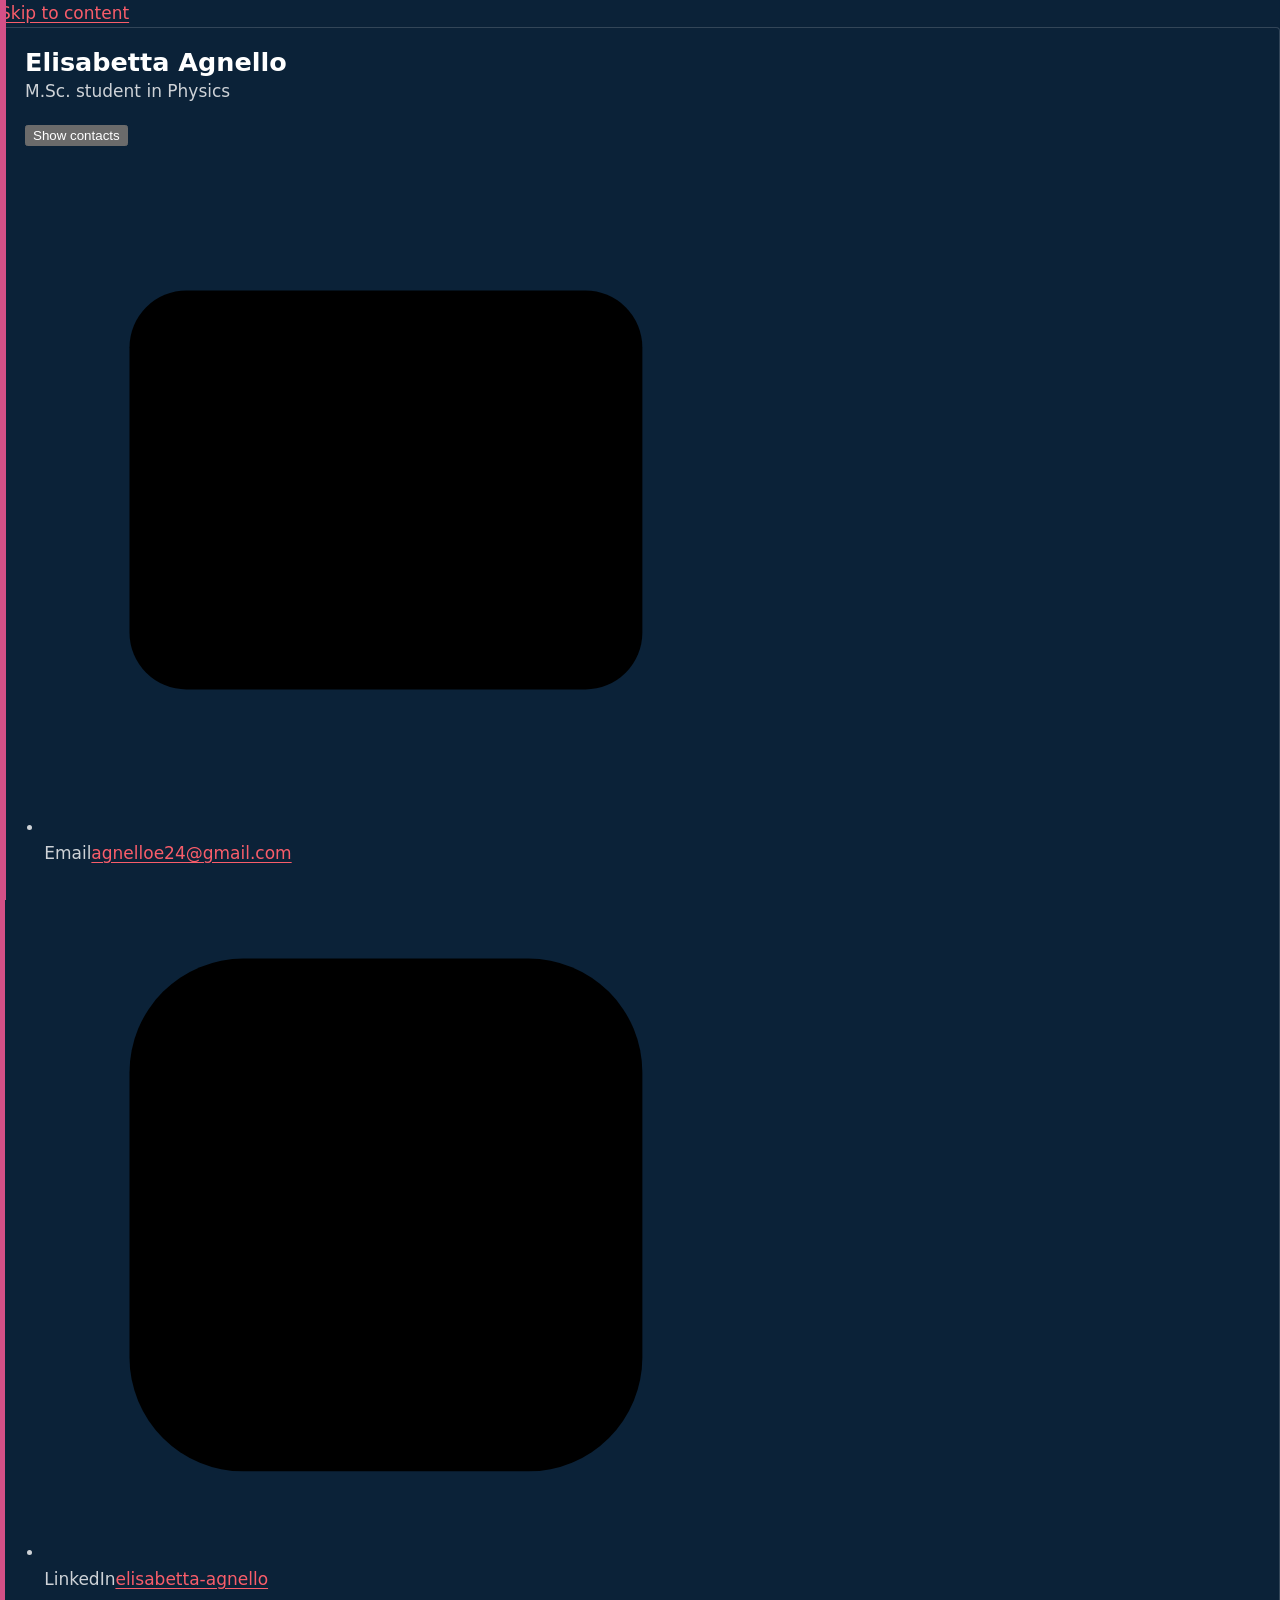
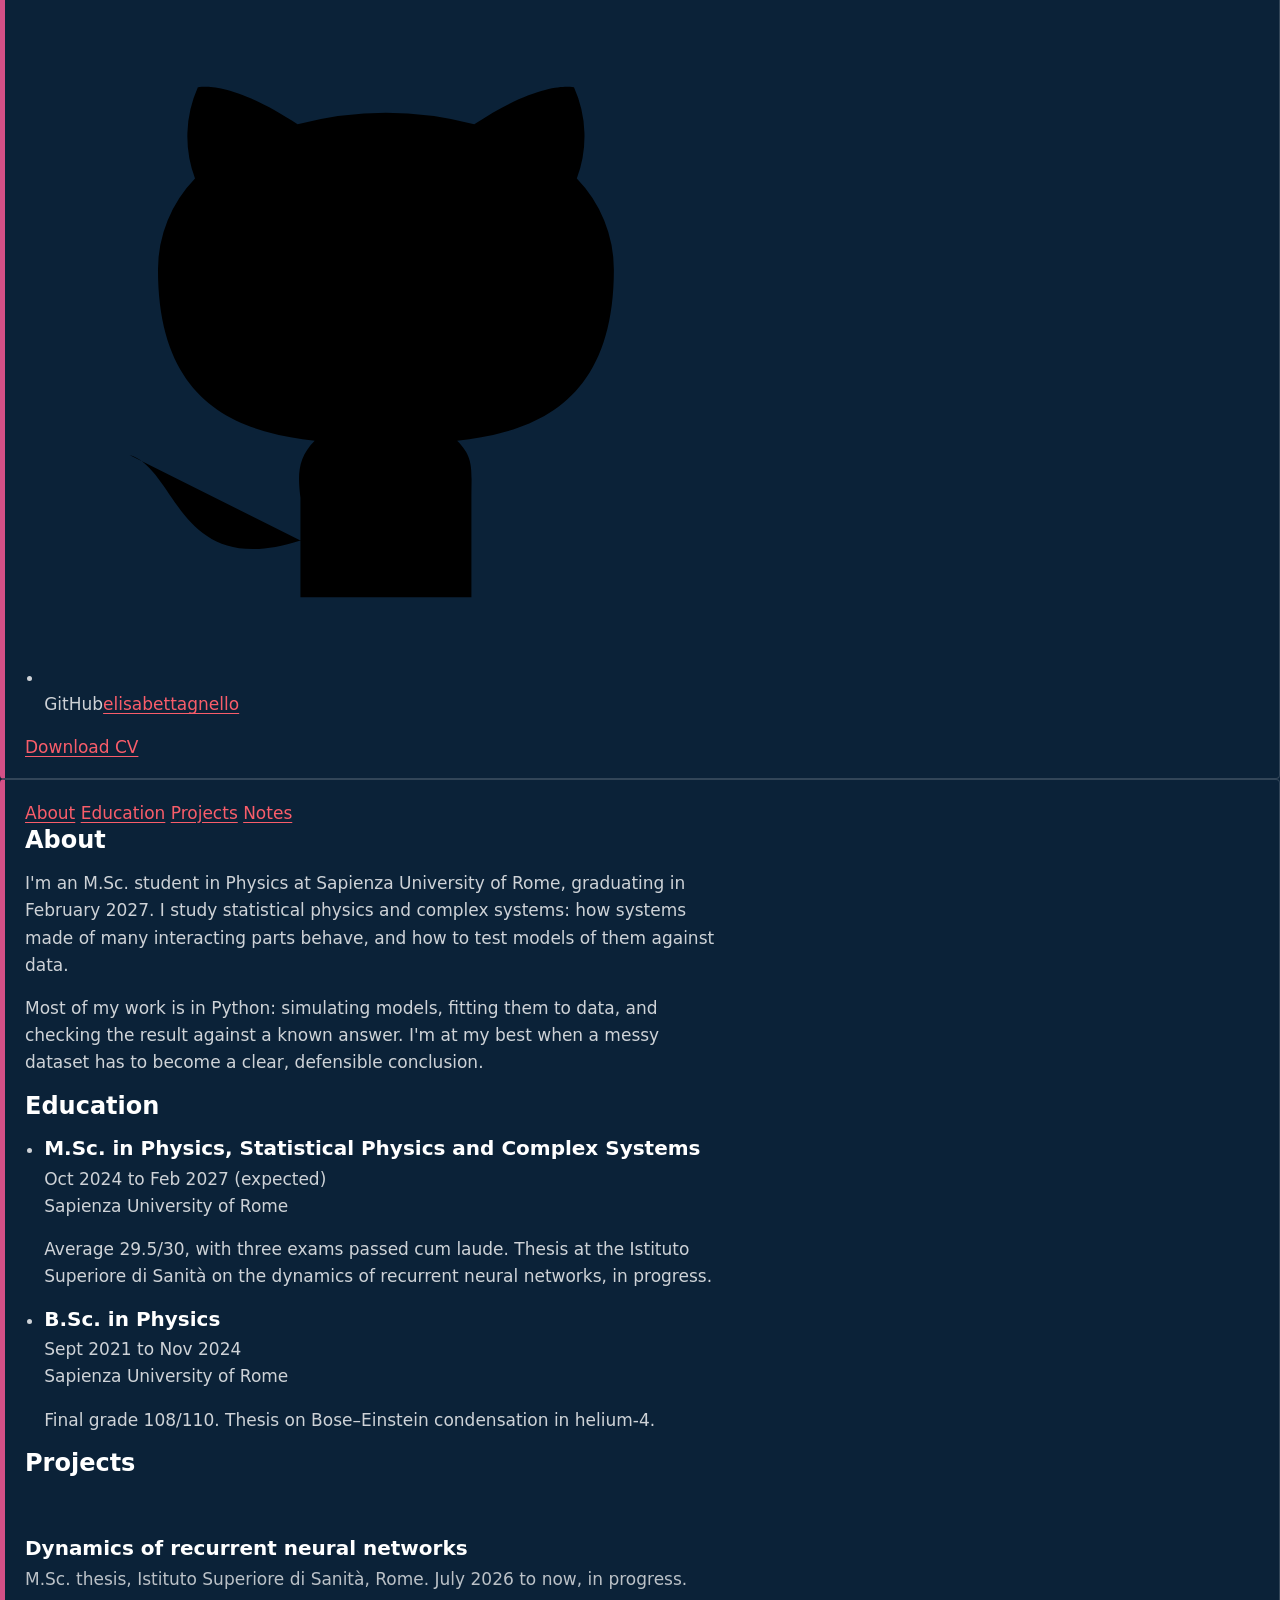
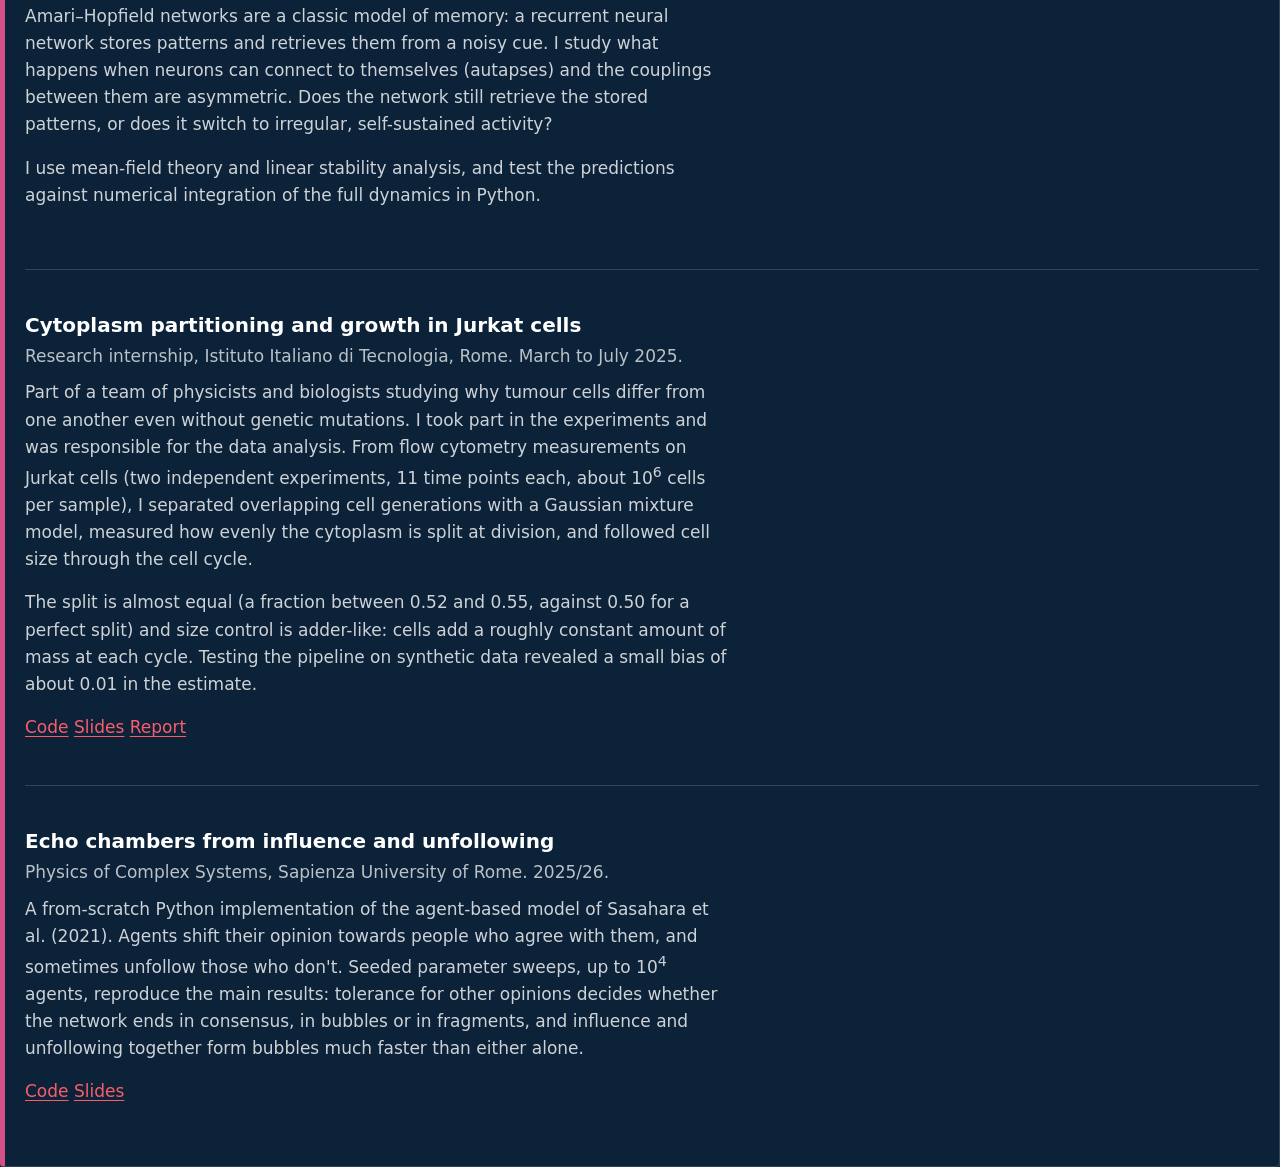
==== index.html @ d6a5121a "Update index.html" ====
<!DOCTYPE html>
<html lang="en">
<head>
  <meta charset="utf-8">
  <meta name="viewport" content="width=device-width, initial-scale=1">
  <title>Elisabetta Agnello</title>
  <meta name="description" content="Elisabetta Agnello, M.Sc. student in Physics at Sapienza University of Rome. Statistical physics, complex systems, simulation and data analysis in Python.">
  <meta name="theme-color" content="#07131f">
  <meta property="og:title" content="Elisabetta Agnello">
  <meta property="og:description" content="M.Sc. student in Physics. Statistical physics, complex systems, simulation and data analysis.">
  <meta property="og:type" content="website">
  <meta property="og:url" content="https://elisabettagnello.github.io/">
  <link rel="canonical" href="https://elisabettagnello.github.io/">
  <link rel="icon" href="favicon.svg" type="image/svg+xml">
  <link rel="preconnect" href="https://fonts.googleapis.com">
  <link rel="preconnect" href="https://fonts.gstatic.com" crossorigin>
  <link href="https://fonts.googleapis.com/css2?family=Poppins:wght@400;500;600&display=swap" rel="stylesheet">
  <link rel="stylesheet" href="assets/style.css">
  <script>document.documentElement.classList.add('js')</script>
  <script src="assets/script.js" defer></script>
</head>
<body>
  <a class="skip" href="#content">Skip to content</a>
  <div class="shell">

    <aside class="sidebar card">
      <div class="side-head">
        <h1 class="name">Elisabetta Agnello</h1>
        <p class="role">M.Sc. student in Physics</p>
        <button class="toggle" id="toggle" type="button" aria-expanded="false" aria-controls="side-more">Show contacts</button>
      </div>

      <div class="side-more" id="side-more">
        <div class="sep"></div>
        <ul class="contacts">
          <li>
            <span class="icon" aria-hidden="true"><svg viewBox="0 0 24 24"><path d="M3 7a2 2 0 0 1 2-2h14a2 2 0 0 1 2 2v10a2 2 0 0 1-2 2H5a2 2 0 0 1-2-2z"/><path d="M3 7l9 6l9-6"/></svg></span>
            <span><span class="c-label">Email</span><a class="c-value" href="mailto:agnelloe24@gmail.com">agnelloe24@gmail.com</a></span>
          </li>
          <li>
            <span class="icon" aria-hidden="true"><svg viewBox="0 0 24 24"><path d="M8 11v5"/><path d="M8 8v.01"/><path d="M12 16v-5"/><path d="M16 16v-3a2 2 0 0 0-4 0"/><path d="M3 7a4 4 0 0 1 4-4h10a4 4 0 0 1 4 4v10a4 4 0 0 1-4 4H7a4 4 0 0 1-4-4z"/></svg></span>
            <span><span class="c-label">LinkedIn</span><a class="c-value" href="https://www.linkedin.com/in/elisabetta-agnello">elisabetta-agnello</a></span>
          </li>
          <li>
            <span class="icon" aria-hidden="true"><svg viewBox="0 0 24 24"><path d="M9 19c-4.3 1.4-4.3-2.5-6-3m12 5v-3.5c0-1 .1-1.4-.5-2c2.8-.3 5.5-1.4 5.5-6a4.6 4.6 0 0 0-1.3-3.2a4.2 4.2 0 0 0-.1-3.2s-1.1-.3-3.5 1.3a12.3 12.3 0 0 0-6.2 0c-2.4-1.6-3.5-1.3-3.5-1.3a4.2 4.2 0 0 0-.1 3.2a4.6 4.6 0 0 0-1.3 3.2c0 4.6 2.7 5.7 5.5 6c-.6.6-.6 1.2-.5 2v3.5"/></svg></span>
            <span><span class="c-label">GitHub</span><a class="c-value" href="https://github.com/elisabettagnello">elisabettagnello</a></span>
          </li>
        </ul>
      </div>

      <!-- TODO: add the CV file to the repository root as cv.pdf -->
      <a class="cv" href="cv.pdf" download>Download CV</a>
    </aside>

    <main class="main card" id="content">
      <nav class="nav" aria-label="Main">
        <a href="#about" data-page="about" aria-current="page">About</a>
        <a href="#education" data-page="education">Education</a>
        <a href="#projects" data-page="projects">Projects</a>
        <a href="https://elisabettagnello.github.io/elisabetta-physics-notes/">Notes</a>
      </nav>

      <article class="page on" id="about" aria-labelledby="about-h">
        <h2 class="title" id="about-h">About</h2>
        <p>I'm an M.Sc. student in Physics at Sapienza University of Rome, graduating in February 2027. I study statistical physics and complex systems: how systems made of many interacting parts behave, and how to test models of them against data.</p>
        <p>Most of my work is in Python: simulating models, fitting them to data, and checking the result against a known answer. I'm at my best when a messy dataset has to become a clear, defensible conclusion.</p>
      </article>

      <article class="page" id="education" aria-labelledby="education-h">
        <h2 class="title" id="education-h">Education</h2>
        <ul class="timeline">
          <li>
            <h3>M.Sc. in Physics, Statistical Physics and Complex Systems</h3>
            <span class="when">Oct 2024 to Feb 2027 (expected)</span>
            <p class="where">Sapienza University of Rome</p>
            <p>Average 29.5/30, with three exams passed cum laude. Thesis at the Istituto Superiore di Sanità on the dynamics of recurrent neural networks, in progress.</p>
          </li>
          <li>
            <h3>B.Sc. in Physics</h3>
            <span class="when">Sept 2021 to Nov 2024</span>
            <p class="where">Sapienza University of Rome</p>
            <p>Final grade 108/110. Thesis on Bose–Einstein condensation in helium-4.</p>
          </li>
        </ul>
      </article>

      <article class="page" id="projects" aria-labelledby="projects-h">
        <h2 class="title" id="projects-h">Projects</h2>

        <section class="project" aria-labelledby="p-thesis">
          <h3 id="p-thesis">Dynamics of recurrent neural networks</h3>
          <p class="meta">M.Sc. thesis, Istituto Superiore di Sanità, Rome. July 2026 to now, in progress.</p>
          <p>Amari–Hopfield networks are a classic model of memory: a recurrent neural network stores patterns and retrieves them from a noisy cue. I study what happens when neurons can connect to themselves (autapses) and the couplings between them are asymmetric. Does the network still retrieve the stored patterns, or does it switch to irregular, self-sustained activity?</p>
          <p>I use mean-field theory and linear stability analysis, and test the predictions against numerical integration of the full dynamics in Python.</p>
        </section>

        <section class="project" aria-labelledby="p-iit">
          <h3 id="p-iit">Cytoplasm partitioning and growth in Jurkat cells</h3>
          <p class="meta">Research internship, Istituto Italiano di Tecnologia, Rome. March to July 2025.</p>
          <p>Part of a team of physicists and biologists studying why tumour cells differ from one another even without genetic mutations. I took part in the experiments and was responsible for the data analysis. From flow cytometry measurements on Jurkat cells (two independent experiments, 11 time points each, about 10<sup>6</sup> cells per sample), I separated overlapping cell generations with a Gaussian mixture model, measured how evenly the cytoplasm is split at division, and followed cell size through the cell cycle.</p>
          <p>The split is almost equal (a fraction between 0.52 and 0.55, against 0.50 for a perfect split) and size control is adder-like: cells add a roughly constant amount of mass at each cycle. Testing the pipeline on synthetic data revealed a small bias of about 0.01 in the estimate.</p>
          <div class="links">
            <a href="https://github.com/elisabettagnello/jurkat-cell-division">Code</a>
            <a href="https://elisabettagnello.github.io/jurkat-cell-division/presentation/">Slides</a>
            <a href="https://elisabettagnello.github.io/jurkat-cell-division/report/Internship_report_IIT.pdf">Report</a>
          </div>
        </section>

        <section class="project" aria-labelledby="p-echo">
          <h3 id="p-echo">Echo chambers from influence and unfollowing</h3>
          <p class="meta">Physics of Complex Systems, Sapienza University of Rome. 2025/26.</p>
          <p>A from-scratch Python implementation of the agent-based model of Sasahara et al. (2021). Agents shift their opinion towards people who agree with them, and sometimes unfollow those who don't. Seeded parameter sweeps, up to 10<sup>4</sup> agents, reproduce the main results: tolerance for other opinions decides whether the network ends in consensus, in bubbles or in fragments, and influence and unfollowing together form bubbles much faster than either alone.</p>
          <div class="links">
            <a href="https://github.com/elisabettagnello/echo-chambers-dynamics">Code</a>
            <a href="https://elisabettagnello.github.io/echo-chambers-dynamics/presentation/">Slides</a>
          </div>
        </section>
      </article>
    </main>

  </div>
</body>
</html>
---- assets/style.css ----
/* Palette (fixed) */
:root {
  --colorA: #003f5c;
  --colorB: #2f4b7c;
  --colorC: #665191;
  --colorD: #a05195;
  --colorE: #d45087; /* main accent: graphic elements only, never text */
  --colorF: #f95d6a; /* links and small accent text on navy */
  --colorG: #ff7c43;
  --navy: #0b2238;
  --text: #ffffff;
  --text-body: rgba(255, 255, 255, 0.8);
  --text-soft: rgba(255, 255, 255, 0.72);
  --border: rgba(255, 255, 255, 0.16);
  --font-head: "Space Grotesk", system-ui, -apple-system, "Segoe UI", Roboto, Arial, sans-serif;
  --font-body: "Inter", system-ui, -apple-system, "Segoe UI", Roboto, Arial, sans-serif;
}

*, *::before, *::after { box-sizing: border-box; }
html { color-scheme: dark; -webkit-text-size-adjust: 100%; scroll-behavior: smooth; }
@media (prefers-reduced-motion: reduce) { html { scroll-behavior: auto; } }

body {
  margin: 0;
  background: var(--navy);
  color: var(--text-body);
  font-family: var(--font-body);
  font-size: 1.0625rem; /* 17px */
  line-height: 1.6;
  overflow-wrap: break-word;
}
/* thin accent stripe along the left edge */
body::before {
  content: "";
  position: fixed;
  inset: 0 auto 0 0;
  width: 6px;
  background: var(--colorE);
  z-index: 50;
}

a { color: var(--colorF); text-underline-offset: 3px; }
a:hover { text-decoration-thickness: 2px; }
:focus-visible { outline: 3px solid #fff; outline-offset: 3px; border-radius: 2px; }

h1, h2, h3 {
  font-family: var(--font-head);
  color: var(--text);
  font-weight: 700;
  line-height: 1.15;
  margin: 0;
}
h2 { font-size: 1.75rem; margin-bottom: 1rem; }
/* short accent rule above headings */
h2::before, .hero h1::before {
  content: "";
  display: block;
  width: 44px;
  height: 4px;
  background: var(--colorE);
  margin-bottom: 0.85rem;
}
h3 { font-size: 1.25rem; }
p { margin: 0 0 1rem; max-width: 65ch; }
ul { margin: 0 0 1rem; padding-left: 1.2rem; max-width: 65ch; }
li { margin-bottom: 0.4rem; }
strong { color: var(--text); font-weight: 600; }

.skip-link {
  position: absolute; left: 16px; top: -60px;
  background: #fff; color: #000; padding: 0.5rem 1rem; z-index: 100;
}
.skip-link:focus { top: 8px; }

.wrap { width: 100%; max-width: 960px; margin: 0 auto; padding: 0 20px 0 28px; }

/* Header */
.site-header { background: var(--navy); border-bottom: 1px solid var(--border); }
.site-header .wrap { display: flex; flex-wrap: wrap; align-items: center; justify-content: space-between; gap: 0.25rem 1.5rem; padding-top: 0.5rem; padding-bottom: 0.5rem; }
.brand { font-family: var(--font-head); font-weight: 700; color: var(--text); text-decoration: none; padding: 0.4rem 0; }
.site-nav ul { list-style: none; display: flex; flex-wrap: wrap; gap: 0 1.25rem; margin: 0; padding: 0; max-width: none; }
.site-nav li { margin: 0; }
.site-nav a { display: inline-block; padding: 0.55rem 0; color: var(--text); text-decoration: none; font-weight: 500; border-bottom: 3px solid transparent; }
.site-nav a:hover { border-bottom-color: var(--colorE); }
.site-nav a[aria-current="page"] { border-bottom-color: var(--colorE); }

/* Hero (home only) */
.hero {
  position: relative;
  overflow: hidden;
  background: linear-gradient(135deg, var(--colorA), var(--colorC));
  color: #fff;
}
.hero .wrap { position: relative; z-index: 1; padding-top: 4rem; padding-bottom: 4rem; }
.hero h1 { font-size: clamp(2.5rem, 8vw, 4.25rem); letter-spacing: -0.02em; }
.hero h1::before { width: 56px; }
.hero .tagline { font-family: var(--font-head); font-size: clamp(1.2rem, 3.5vw, 1.6rem); font-weight: 500; color: #fff; margin: 1rem 0 0.5rem; max-width: 26ch; }
.hero .sub { color: rgba(255, 255, 255, 0.8); max-width: 38ch; }
.hero-links { display: flex; flex-wrap: wrap; gap: 0.75rem; list-style: none; padding: 0; margin: 1.75rem 0 0; max-width: none; }
.hero-links li { margin: 0; }
.hero-links a { display: inline-block; padding: 0.6rem 1.1rem; color: #fff; font-weight: 600; text-decoration: none; border: 2px solid rgba(255, 255, 255, 0.85); border-radius: 4px; }
.hero-links a:hover { background: rgba(255, 255, 255, 0.14); }
.hero-links a.primary { background: #fff; color: var(--colorA); }
.hero-links a.primary:hover { background: rgba(255, 255, 255, 0.88); }
#hopfield { position: absolute; inset: 0; width: 100%; height: 100%; z-index: 0; opacity: 0.9; pointer-events: none; }

/* Sections */
main section { padding: 2.75rem 0; border-bottom: 1px solid var(--border); }
main section:last-child { border-bottom: 0; }
.meta { color: var(--text-soft); margin: 0 0 0.75rem; }
.entry { margin-bottom: 1.5rem; }
.entry h3 { margin-bottom: 0.2rem; }
.entry p, .entry ul { margin-bottom: 0.5rem; }

/* Grids and cards */
.grid { display: grid; gap: 1.25rem; grid-template-columns: 1fr; margin: 0 0 1rem; padding: 0; list-style: none; max-width: none; }
.card {
  background: var(--navy);
  border: 1px solid var(--border);
  border-left: 5px solid var(--colorE);
  border-radius: 4px;
  padding: 1.25rem 1.25rem 1rem;
}
.card > :last-child { margin-bottom: 0; }
.card h3 { margin-bottom: 0.35rem; }
.card--1 { border-left-color: var(--colorD); }
.card--2 { border-left-color: var(--colorE); }
.card .meta { margin-bottom: 0.6rem; }

dl.facts { margin: 0 0 1rem; }
dl.facts dt { color: var(--text); font-weight: 600; margin-top: 0.9rem; }
dl.facts dd { margin: 0.1rem 0 0; max-width: 65ch; }
dl.facts dd p, dl.facts dd ul { margin-bottom: 0.4rem; }
.closing { border-top: 1px solid var(--border); margin-top: 1.1rem; padding-top: 0.5rem; }
.closing p { margin: 0.6rem 0 0; }
.label { color: var(--colorF); font-weight: 600; }

.skills { margin: 0; }
.skills dt { color: var(--text); font-weight: 600; margin-top: 0.9rem; }
.skills dd { margin: 0.1rem 0 0; max-width: 65ch; }

.contact-list { list-style: none; padding: 0; max-width: none; }
.contact-list li { margin-bottom: 0.5rem; }

.page-title { padding: 3rem 0 0; }
.page-title h1 { font-size: clamp(2rem, 6vw, 3rem); }
.page-title h1::before { content: ""; display: block; width: 56px; height: 4px; background: var(--colorE); margin-bottom: 0.85rem; }
.page-title p { margin-top: 0.75rem; }

.site-footer { border-top: 1px solid var(--border); padding: 1.5rem 0 2rem; color: var(--text-soft); }
.site-footer p { margin: 0; max-width: none; }

@media (min-width: 720px) {
  .grid.two { grid-template-columns: 1fr 1fr; }
  .wrap { padding-left: 40px; }
  .hero .wrap { padding-top: 6rem; padding-bottom: 6rem; }
}
@media (max-width: 480px) {
  .hero .wrap { padding-top: 3rem; padding-bottom: 3rem; }
  #hopfield { opacity: 0.55; }
}
.card h2 { font-size: 1.5rem; }
.card h2::before { display: none; }
.card .meta { color: var(--text-soft); }
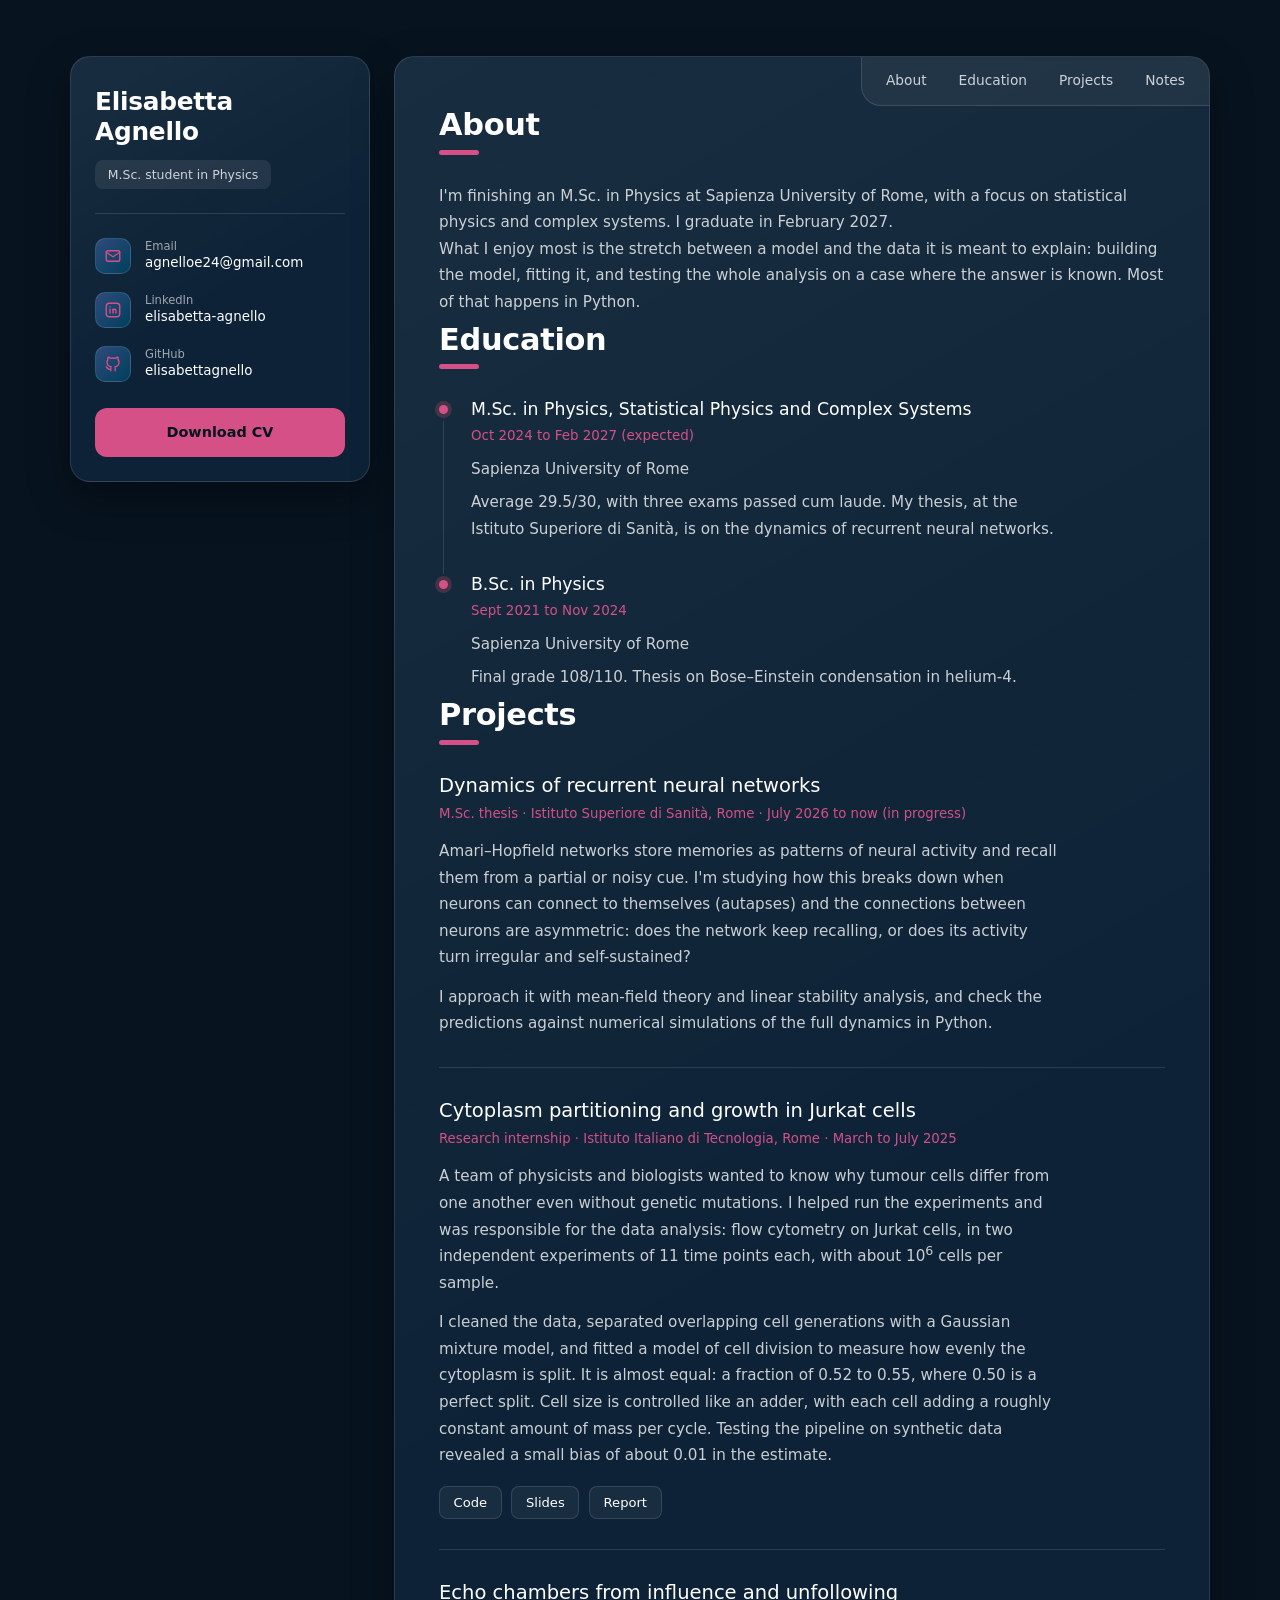
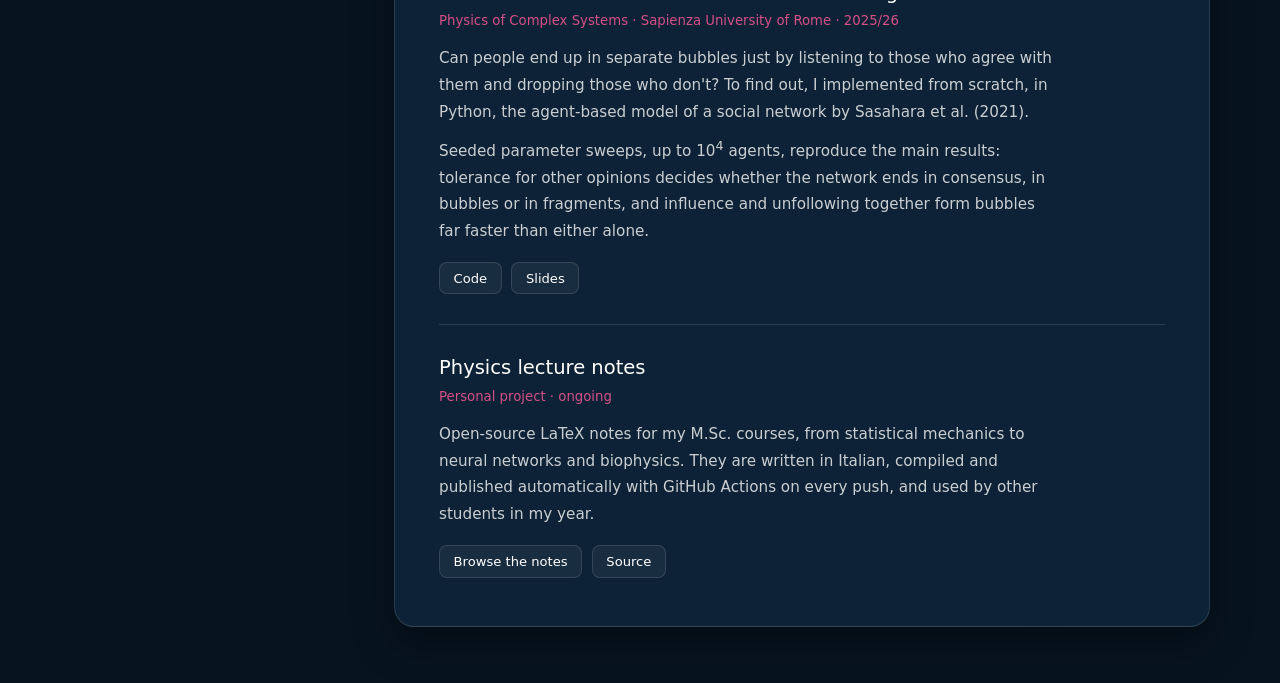
==== commit df297791: "Update index.html" ====
--- a/index.html
+++ b/index.html
@@ -16,7 +16,6 @@
   <link rel="preconnect" href="https://fonts.gstatic.com" crossorigin>
   <link href="https://fonts.googleapis.com/css2?family=Poppins:wght@400;500;600&display=swap" rel="stylesheet">
   <link rel="stylesheet" href="assets/style.css">
-  <script>document.documentElement.classList.add('js')</script>
   <script src="assets/script.js" defer></script>
 </head>
 <body>
@@ -48,32 +47,31 @@
         </ul>
       </div>
 
-      <!-- TODO: add the CV file to the repository root as cv.pdf -->
       <a class="cv" href="cv.pdf" download>Download CV</a>
     </aside>
 
     <main class="main card" id="content">
-      <nav class="nav" aria-label="Main">
-        <a href="#about" data-page="about" aria-current="page">About</a>
-        <a href="#education" data-page="education">Education</a>
-        <a href="#projects" data-page="projects">Projects</a>
+      <nav class="nav" aria-label="Sections">
+        <a href="#about" aria-current="true">About</a>
+        <a href="#education">Education</a>
+        <a href="#projects">Projects</a>
         <a href="https://elisabettagnello.github.io/elisabetta-physics-notes/">Notes</a>
       </nav>
 
-      <article class="page on" id="about" aria-labelledby="about-h">
+      <section class="section" id="about" aria-labelledby="about-h">
         <h2 class="title" id="about-h">About</h2>
-        <p>I'm an M.Sc. student in Physics at Sapienza University of Rome, graduating in February 2027. I study statistical physics and complex systems: how systems made of many interacting parts behave, and how to test models of them against data.</p>
-        <p>Most of my work is in Python: simulating models, fitting them to data, and checking the result against a known answer. I'm at my best when a messy dataset has to become a clear, defensible conclusion.</p>
-      </article>
+        <p>I'm finishing an M.Sc. in Physics at Sapienza University of Rome, with a focus on statistical physics and complex systems. I graduate in February 2027.</p>
+        <p>What I enjoy most is the stretch between a model and the data it is meant to explain: building the model, fitting it, and testing the whole analysis on a case where the answer is known. Most of that happens in Python.</p>
+      </section>
 
-      <article class="page" id="education" aria-labelledby="education-h">
+      <section class="section" id="education" aria-labelledby="education-h">
         <h2 class="title" id="education-h">Education</h2>
         <ul class="timeline">
           <li>
             <h3>M.Sc. in Physics, Statistical Physics and Complex Systems</h3>
             <span class="when">Oct 2024 to Feb 2027 (expected)</span>
             <p class="where">Sapienza University of Rome</p>
-            <p>Average 29.5/30, with three exams passed cum laude. Thesis at the Istituto Superiore di Sanità on the dynamics of recurrent neural networks, in progress.</p>
+            <p>Average 29.5/30, with three exams passed cum laude. My thesis, at the Istituto Superiore di Sanità, is on the dynamics of recurrent neural networks.</p>
           </li>
           <li>
             <h3>B.Sc. in Physics</h3>
@@ -82,40 +80,62 @@
             <p>Final grade 108/110. Thesis on Bose–Einstein condensation in helium-4.</p>
           </li>
         </ul>
-      </article>
+      </section>
 
-      <article class="page" id="projects" aria-labelledby="projects-h">
+      <section class="section" id="projects" aria-labelledby="projects-h">
         <h2 class="title" id="projects-h">Projects</h2>
 
-        <section class="project" aria-labelledby="p-thesis">
-          <h3 id="p-thesis">Dynamics of recurrent neural networks</h3>
-          <p class="meta">M.Sc. thesis, Istituto Superiore di Sanità, Rome. July 2026 to now, in progress.</p>
-          <p>Amari–Hopfield networks are a classic model of memory: a recurrent neural network stores patterns and retrieves them from a noisy cue. I study what happens when neurons can connect to themselves (autapses) and the couplings between them are asymmetric. Does the network still retrieve the stored patterns, or does it switch to irregular, self-sustained activity?</p>
-          <p>I use mean-field theory and linear stability analysis, and test the predictions against numerical integration of the full dynamics in Python.</p>
-        </section>
+        <article class="project" aria-labelledby="p-thesis">
+          <div class="body">
+            <h3 id="p-thesis">Dynamics of recurrent neural networks</h3>
+            <p class="meta">M.Sc. thesis · Istituto Superiore di Sanità, Rome · July 2026 to now (in progress)</p>
+            <p>Amari–Hopfield networks store memories as patterns of neural activity and recall them from a partial or noisy cue. I'm studying how this breaks down when neurons can connect to themselves (autapses) and the connections between neurons are asymmetric: does the network keep recalling, or does its activity turn irregular and self-sustained?</p>
+            <p>I approach it with mean-field theory and linear stability analysis, and check the predictions against numerical simulations of the full dynamics in Python.</p>
+          </div>
+        </article>
 
-        <section class="project" aria-labelledby="p-iit">
-          <h3 id="p-iit">Cytoplasm partitioning and growth in Jurkat cells</h3>
-          <p class="meta">Research internship, Istituto Italiano di Tecnologia, Rome. March to July 2025.</p>
-          <p>Part of a team of physicists and biologists studying why tumour cells differ from one another even without genetic mutations. I took part in the experiments and was responsible for the data analysis. From flow cytometry measurements on Jurkat cells (two independent experiments, 11 time points each, about 10<sup>6</sup> cells per sample), I separated overlapping cell generations with a Gaussian mixture model, measured how evenly the cytoplasm is split at division, and followed cell size through the cell cycle.</p>
-          <p>The split is almost equal (a fraction between 0.52 and 0.55, against 0.50 for a perfect split) and size control is adder-like: cells add a roughly constant amount of mass at each cycle. Testing the pipeline on synthetic data revealed a small bias of about 0.01 in the estimate.</p>
-          <div class="links">
-            <a href="https://github.com/elisabettagnello/jurkat-cell-division">Code</a>
-            <a href="https://elisabettagnello.github.io/jurkat-cell-division/presentation/">Slides</a>
-            <a href="https://elisabettagnello.github.io/jurkat-cell-division/report/Internship_report_IIT.pdf">Report</a>
+        <article class="project" aria-labelledby="p-iit">
+          <div class="body">
+            <h3 id="p-iit">Cytoplasm partitioning and growth in Jurkat cells</h3>
+            <p class="meta">Research internship · Istituto Italiano di Tecnologia, Rome · March to July 2025</p>
+            <p>A team of physicists and biologists wanted to know why tumour cells differ from one another even without genetic mutations. I helped run the experiments and was responsible for the data analysis: flow cytometry on Jurkat cells, in two independent experiments of 11 time points each, with about 10<sup>6</sup> cells per sample.</p>
+            <p>I cleaned the data, separated overlapping cell generations with a Gaussian mixture model, and fitted a model of cell division to measure how evenly the cytoplasm is split. It is almost equal: a fraction of 0.52 to 0.55, where 0.50 is a perfect split. Cell size is controlled like an adder, with each cell adding a roughly constant amount of mass per cycle. Testing the pipeline on synthetic data revealed a small bias of about 0.01 in the estimate.</p>
+            <div class="links">
+              <a href="https://github.com/elisabettagnello/jurkat-cell-division">Code</a>
+              <a href="https://elisabettagnello.github.io/jurkat-cell-division/presentation/">Slides</a>
+              <a href="https://elisabettagnello.github.io/jurkat-cell-division/report/Internship_report_IIT.pdf">Report</a>
+            </div>
           </div>
-        </section>
+          <!-- <figure class="shot"><img src="assets/img/jurkat.webp" alt="Describe the figure here" width="540" height="400"><figcaption>Caption.</figcaption></figure> -->
+        </article>
 
-        <section class="project" aria-labelledby="p-echo">
-          <h3 id="p-echo">Echo chambers from influence and unfollowing</h3>
-          <p class="meta">Physics of Complex Systems, Sapienza University of Rome. 2025/26.</p>
-          <p>A from-scratch Python implementation of the agent-based model of Sasahara et al. (2021). Agents shift their opinion towards people who agree with them, and sometimes unfollow those who don't. Seeded parameter sweeps, up to 10<sup>4</sup> agents, reproduce the main results: tolerance for other opinions decides whether the network ends in consensus, in bubbles or in fragments, and influence and unfollowing together form bubbles much faster than either alone.</p>
-          <div class="links">
-            <a href="https://github.com/elisabettagnello/echo-chambers-dynamics">Code</a>
-            <a href="https://elisabettagnello.github.io/echo-chambers-dynamics/presentation/">Slides</a>
+        <article class="project" aria-labelledby="p-echo">
+          <div class="body">
+            <h3 id="p-echo">Echo chambers from influence and unfollowing</h3>
+            <p class="meta">Physics of Complex Systems · Sapienza University of Rome · 2025/26</p>
+            <p>Can people end up in separate bubbles just by listening to those who agree with them and dropping those who don't? To find out, I implemented from scratch, in Python, the agent-based model of a social network by Sasahara et al. (2021).</p>
+            <p>Seeded parameter sweeps, up to 10<sup>4</sup> agents, reproduce the main results: tolerance for other opinions decides whether the network ends in consensus, in bubbles or in fragments, and influence and unfollowing together form bubbles far faster than either alone.</p>
+            <div class="links">
+              <a href="https://github.com/elisabettagnello/echo-chambers-dynamics">Code</a>
+              <a href="https://elisabettagnello.github.io/echo-chambers-dynamics/presentation/">Slides</a>
+            </div>
           </div>
-        </section>
-      </article>
+          <!-- <figure class="shot"><img src="assets/img/echo-chambers.webp" alt="Describe the figure here" width="540" height="400"><figcaption>Caption.</figcaption></figure> -->
+        </article>
+
+        <article class="project" aria-labelledby="p-notes">
+          <div class="body">
+            <h3 id="p-notes">Physics lecture notes</h3>
+            <p class="meta">Personal project · ongoing</p>
+            <p>Open-source LaTeX notes for my M.Sc. courses, from statistical mechanics to neural networks and biophysics. They are written in Italian, compiled and published automatically with GitHub Actions on every push, and used by other students in my year.</p>
+            <div class="links">
+              <a href="https://elisabettagnello.github.io/elisabetta-physics-notes/">Browse the notes</a>
+              <a href="https://github.com/elisabettagnello/elisabetta-physics-notes">Source</a>
+            </div>
+          </div>
+          <!-- <figure class="shot"><img src="assets/img/notes.webp" alt="Describe the image here" width="540" height="400"><figcaption>Caption.</figcaption></figure> -->
+        </article>
+      </section>
     </main>
 
   </div>
--- a/assets/style.css
+++ b/assets/style.css
@@ -1,164 +1,120 @@
-/* Palette (fixed) */
 :root {
-  --colorA: #003f5c;
-  --colorB: #2f4b7c;
-  --colorC: #665191;
-  --colorD: #a05195;
-  --colorE: #d45087; /* main accent: graphic elements only, never text */
-  --colorF: #f95d6a; /* links and small accent text on navy */
-  --colorG: #ff7c43;
-  --navy: #0b2238;
+  --bg: #07131f;
+  --card: #0d2236;
+  --line: rgba(255, 255, 255, 0.12);
   --text: #ffffff;
-  --text-body: rgba(255, 255, 255, 0.8);
-  --text-soft: rgba(255, 255, 255, 0.72);
-  --border: rgba(255, 255, 255, 0.16);
-  --font-head: "Space Grotesk", system-ui, -apple-system, "Segoe UI", Roboto, Arial, sans-serif;
-  --font-body: "Inter", system-ui, -apple-system, "Segoe UI", Roboto, Arial, sans-serif;
+  --text-2: rgba(255, 255, 255, 0.78);
+  --text-3: rgba(255, 255, 255, 0.6);
+  --accent: #d45087;
+  --blue: #2f4b7c;
+  --deep: #003f5c;
+  --font: "Poppins", system-ui, -apple-system, "Segoe UI", Roboto, Arial, sans-serif;
 }
 
 *, *::before, *::after { box-sizing: border-box; }
-html { color-scheme: dark; -webkit-text-size-adjust: 100%; scroll-behavior: smooth; }
-@media (prefers-reduced-motion: reduce) { html { scroll-behavior: auto; } }
-
+html { -webkit-text-size-adjust: 100%; }
 body {
   margin: 0;
-  background: var(--navy);
-  color: var(--text-body);
-  font-family: var(--font-body);
-  font-size: 1.0625rem; /* 17px */
-  line-height: 1.6;
+  background: var(--bg);
+  color: var(--text-2);
+  font-family: var(--font);
+  font-size: 0.95rem;
+  line-height: 1.75;
   overflow-wrap: break-word;
 }
-/* thin accent stripe along the left edge */
-body::before {
-  content: "";
-  position: fixed;
-  inset: 0 auto 0 0;
-  width: 6px;
-  background: var(--colorE);
-  z-index: 50;
+a { color: inherit; }
+button { font: inherit; }
+:focus-visible { outline: 2px solid var(--accent); outline-offset: 3px; border-radius: 4px; }
+h1, h2, h3, p, ul { margin: 0; padding: 0; }
+sup { line-height: 0; }
+ul { list-style: none; }
+
+.skip { position: absolute; left: 12px; top: -60px; background: var(--accent); color: var(--bg); padding: .5rem 1rem; border-radius: 8px; z-index: 20; font-weight: 500; }
+.skip:focus { top: 10px; }
+
+.shell {
+  max-width: 1180px;
+  margin: 0 auto;
+  padding: 56px 20px;
+  display: flex;
+  align-items: flex-start;
+  gap: 24px;
 }
 
-a { color: var(--colorF); text-underline-offset: 3px; }
-a:hover { text-decoration-thickness: 2px; }
-:focus-visible { outline: 3px solid #fff; outline-offset: 3px; border-radius: 2px; }
+.card {
+  background: linear-gradient(150deg, rgba(255, 255, 255, 0.05), rgba(255, 255, 255, 0) 55%), var(--card);
+  border: 1px solid var(--line);
+  border-radius: 20px;
+  box-shadow: 0 16px 40px rgba(0, 0, 0, 0.35);
+}
 
-h1, h2, h3 {
-  font-family: var(--font-head);
-  color: var(--text);
-  font-weight: 700;
-  line-height: 1.15;
-  margin: 0;
+/* ---------- Sidebar ---------- */
+.sidebar { width: 300px; flex: none; position: sticky; top: 40px; padding: 30px 24px 24px; }
+.side-head { position: relative; }
+.name { font-size: 1.55rem; font-weight: 600; line-height: 1.2; letter-spacing: -0.01em; color: var(--text); }
+.role { display: inline-block; margin-top: .85rem; font-size: .78rem; line-height: 1.4; color: var(--text-2); background: rgba(255, 255, 255, 0.08); padding: .35rem .8rem; border-radius: 8px; }
+.toggle { display: none; position: absolute; top: -30px; right: -24px; padding: .5rem .9rem; font-size: .75rem; color: var(--accent); background: rgba(255, 255, 255, 0.06); border: 0; border-radius: 0 20px; cursor: pointer; }
+.sep { height: 1px; background: var(--line); margin: 24px 0; }
+.contacts li { display: flex; align-items: center; gap: 14px; }
+.contacts li + li { margin-top: 18px; }
+.icon { flex: none; width: 36px; height: 36px; display: grid; place-items: center; color: var(--accent); background: linear-gradient(135deg, var(--blue), var(--deep)); border: 1px solid var(--line); border-radius: 10px; }
+.icon svg { width: 18px; height: 18px; fill: none; stroke: currentColor; stroke-width: 1.8; stroke-linecap: round; stroke-linejoin: round; }
+.c-label { display: block; font-size: .72rem; line-height: 1.3; color: var(--text-3); }
+.c-value { display: block; font-size: .84rem; line-height: 1.4; color: var(--text); text-decoration: none; word-break: break-all; }
+a.c-value:hover { color: var(--accent); }
+.cv { display: block; margin-top: 26px; padding: .75rem 1rem; text-align: center; font-weight: 600; font-size: .9rem; color: var(--bg); background: var(--accent); border-radius: 12px; text-decoration: none; }
+.cv:hover { background: #ff7c73; }
+
+/* ---------- Main card ---------- */
+.main { position: relative; flex: 1; min-width: 0; min-height: 440px; padding: 44px 44px 48px; overflow: hidden; }
+.nav { position: absolute; top: 0; right: 0; display: flex; padding: 0 8px; background: rgba(255, 255, 255, 0.05); border: 1px solid var(--line); border-width: 0 0 1px 1px; border-radius: 0 0 0 20px; }
+.nav a { padding: 17px 16px; font-size: .86rem; line-height: 1; color: var(--text-2); text-decoration: none; }
+.nav a:hover { color: var(--text); }
+.nav a[aria-current="page"] { color: var(--accent); }
+
+.title { position: relative; margin: 6px 0 28px; padding-bottom: .7rem; font-size: 1.9rem; font-weight: 600; line-height: 1.2; color: var(--text); letter-spacing: -0.01em; }
+.title::after { content: ""; position: absolute; left: 0; bottom: 0; width: 40px; height: 5px; border-radius: 3px; background: var(--accent); }
+.page > p { max-width: 62ch; }
+.page > p + p { margin-top: 1rem; }
+.js .page:not(.on) { display: none; }
+.page + .page { margin-top: 3rem; }
+.js .page + .page { margin-top: 0; }
+
+/* Education timeline */
+.timeline li { position: relative; padding: 0 0 30px 32px; }
+.timeline li:last-child { padding-bottom: 0; }
+.timeline li::before { content: ""; position: absolute; left: 0; top: 8px; width: 9px; height: 9px; border-radius: 50%; background: var(--accent); box-shadow: 0 0 0 4px rgba(249, 93, 106, 0.2); }
+.timeline li:not(:last-child)::after { content: ""; position: absolute; left: 4px; top: 24px; bottom: -2px; width: 1px; background: var(--line); }
+.timeline h3 { font-size: 1.08rem; font-weight: 500; line-height: 1.4; color: var(--text); }
+.when { display: block; margin: .15rem 0 .55rem; font-size: .84rem; color: var(--accent); }
+.where { color: var(--text-2); }
+.timeline p { max-width: 62ch; }
+.timeline p + p { margin-top: .4rem; }
+
+/* Projects */
+.project { padding-bottom: 30px; margin-bottom: 30px; border-bottom: 1px solid var(--line); }
+.project:last-child { padding-bottom: 0; margin-bottom: 0; border-bottom: 0; }
+.project h3 { font-size: 1.22rem; font-weight: 500; line-height: 1.35; color: var(--text); }
+.meta { margin: .3rem 0 .9rem; font-size: .83rem; line-height: 1.5; color: var(--accent); }
+.project p { max-width: 64ch; }
+.project p + p { margin-top: .8rem; }
+.links { display: flex; flex-wrap: wrap; gap: .6rem; margin-top: 1.1rem; }
+.links a { padding: .3rem .85rem; font-size: .82rem; line-height: 1.6; color: var(--text); text-decoration: none; background: rgba(255, 255, 255, 0.05); border: 1px solid var(--line); border-radius: 8px; }
+.links a:hover { color: var(--accent); border-color: var(--accent); }
+
+/* ---------- Narrow screens ---------- */
+@media (max-width: 1000px) {
+  .shell { flex-direction: column; align-items: stretch; padding: 16px 14px 40px; gap: 16px; }
+  .sidebar { position: static; width: 100%; padding: 22px 20px; }
+  .name { font-size: 1.4rem; }
+  .toggle { display: block; top: -22px; right: -20px; }
+  .side-more { display: none; }
+  .side-more.open { display: block; }
+  .main { min-height: 0; padding: 22px 22px 34px; }
+  .nav { position: static; margin: -22px -22px 24px; padding: 0 6px; border-width: 0 0 1px; border-radius: 0; overflow-x: auto; }
+  .nav a { white-space: nowrap; padding: 16px 14px; }
+  .title { font-size: 1.6rem; }
 }
-h2 { font-size: 1.75rem; margin-bottom: 1rem; }
-/* short accent rule above headings */
-h2::before, .hero h1::before {
-  content: "";
-  display: block;
-  width: 44px;
-  height: 4px;
-  background: var(--colorE);
-  margin-bottom: 0.85rem;
+@media (prefers-reduced-motion: no-preference) {
+  .cv, .links a, a.c-value { transition: background-color .15s ease, color .15s ease, border-color .15s ease; }
 }
-h3 { font-size: 1.25rem; }
-p { margin: 0 0 1rem; max-width: 65ch; }
-ul { margin: 0 0 1rem; padding-left: 1.2rem; max-width: 65ch; }
-li { margin-bottom: 0.4rem; }
-strong { color: var(--text); font-weight: 600; }
-
-.skip-link {
-  position: absolute; left: 16px; top: -60px;
-  background: #fff; color: #000; padding: 0.5rem 1rem; z-index: 100;
-}
-.skip-link:focus { top: 8px; }
-
-.wrap { width: 100%; max-width: 960px; margin: 0 auto; padding: 0 20px 0 28px; }
-
-/* Header */
-.site-header { background: var(--navy); border-bottom: 1px solid var(--border); }
-.site-header .wrap { display: flex; flex-wrap: wrap; align-items: center; justify-content: space-between; gap: 0.25rem 1.5rem; padding-top: 0.5rem; padding-bottom: 0.5rem; }
-.brand { font-family: var(--font-head); font-weight: 700; color: var(--text); text-decoration: none; padding: 0.4rem 0; }
-.site-nav ul { list-style: none; display: flex; flex-wrap: wrap; gap: 0 1.25rem; margin: 0; padding: 0; max-width: none; }
-.site-nav li { margin: 0; }
-.site-nav a { display: inline-block; padding: 0.55rem 0; color: var(--text); text-decoration: none; font-weight: 500; border-bottom: 3px solid transparent; }
-.site-nav a:hover { border-bottom-color: var(--colorE); }
-.site-nav a[aria-current="page"] { border-bottom-color: var(--colorE); }
-
-/* Hero (home only) */
-.hero {
-  position: relative;
-  overflow: hidden;
-  background: linear-gradient(135deg, var(--colorA), var(--colorC));
-  color: #fff;
-}
-.hero .wrap { position: relative; z-index: 1; padding-top: 4rem; padding-bottom: 4rem; }
-.hero h1 { font-size: clamp(2.5rem, 8vw, 4.25rem); letter-spacing: -0.02em; }
-.hero h1::before { width: 56px; }
-.hero .tagline { font-family: var(--font-head); font-size: clamp(1.2rem, 3.5vw, 1.6rem); font-weight: 500; color: #fff; margin: 1rem 0 0.5rem; max-width: 26ch; }
-.hero .sub { color: rgba(255, 255, 255, 0.8); max-width: 38ch; }
-.hero-links { display: flex; flex-wrap: wrap; gap: 0.75rem; list-style: none; padding: 0; margin: 1.75rem 0 0; max-width: none; }
-.hero-links li { margin: 0; }
-.hero-links a { display: inline-block; padding: 0.6rem 1.1rem; color: #fff; font-weight: 600; text-decoration: none; border: 2px solid rgba(255, 255, 255, 0.85); border-radius: 4px; }
-.hero-links a:hover { background: rgba(255, 255, 255, 0.14); }
-.hero-links a.primary { background: #fff; color: var(--colorA); }
-.hero-links a.primary:hover { background: rgba(255, 255, 255, 0.88); }
-#hopfield { position: absolute; inset: 0; width: 100%; height: 100%; z-index: 0; opacity: 0.9; pointer-events: none; }
-
-/* Sections */
-main section { padding: 2.75rem 0; border-bottom: 1px solid var(--border); }
-main section:last-child { border-bottom: 0; }
-.meta { color: var(--text-soft); margin: 0 0 0.75rem; }
-.entry { margin-bottom: 1.5rem; }
-.entry h3 { margin-bottom: 0.2rem; }
-.entry p, .entry ul { margin-bottom: 0.5rem; }
-
-/* Grids and cards */
-.grid { display: grid; gap: 1.25rem; grid-template-columns: 1fr; margin: 0 0 1rem; padding: 0; list-style: none; max-width: none; }
-.card {
-  background: var(--navy);
-  border: 1px solid var(--border);
-  border-left: 5px solid var(--colorE);
-  border-radius: 4px;
-  padding: 1.25rem 1.25rem 1rem;
-}
-.card > :last-child { margin-bottom: 0; }
-.card h3 { margin-bottom: 0.35rem; }
-.card--1 { border-left-color: var(--colorD); }
-.card--2 { border-left-color: var(--colorE); }
-.card .meta { margin-bottom: 0.6rem; }
-
-dl.facts { margin: 0 0 1rem; }
-dl.facts dt { color: var(--text); font-weight: 600; margin-top: 0.9rem; }
-dl.facts dd { margin: 0.1rem 0 0; max-width: 65ch; }
-dl.facts dd p, dl.facts dd ul { margin-bottom: 0.4rem; }
-.closing { border-top: 1px solid var(--border); margin-top: 1.1rem; padding-top: 0.5rem; }
-.closing p { margin: 0.6rem 0 0; }
-.label { color: var(--colorF); font-weight: 600; }
-
-.skills { margin: 0; }
-.skills dt { color: var(--text); font-weight: 600; margin-top: 0.9rem; }
-.skills dd { margin: 0.1rem 0 0; max-width: 65ch; }
-
-.contact-list { list-style: none; padding: 0; max-width: none; }
-.contact-list li { margin-bottom: 0.5rem; }
-
-.page-title { padding: 3rem 0 0; }
-.page-title h1 { font-size: clamp(2rem, 6vw, 3rem); }
-.page-title h1::before { content: ""; display: block; width: 56px; height: 4px; background: var(--colorE); margin-bottom: 0.85rem; }
-.page-title p { margin-top: 0.75rem; }
-
-.site-footer { border-top: 1px solid var(--border); padding: 1.5rem 0 2rem; color: var(--text-soft); }
-.site-footer p { margin: 0; max-width: none; }
-
-@media (min-width: 720px) {
-  .grid.two { grid-template-columns: 1fr 1fr; }
-  .wrap { padding-left: 40px; }
-  .hero .wrap { padding-top: 6rem; padding-bottom: 6rem; }
-}
-@media (max-width: 480px) {
-  .hero .wrap { padding-top: 3rem; padding-bottom: 3rem; }
-  #hopfield { opacity: 0.55; }
-}
-.card h2 { font-size: 1.5rem; }
-.card h2::before { display: none; }
-.card .meta { color: var(--text-soft); }
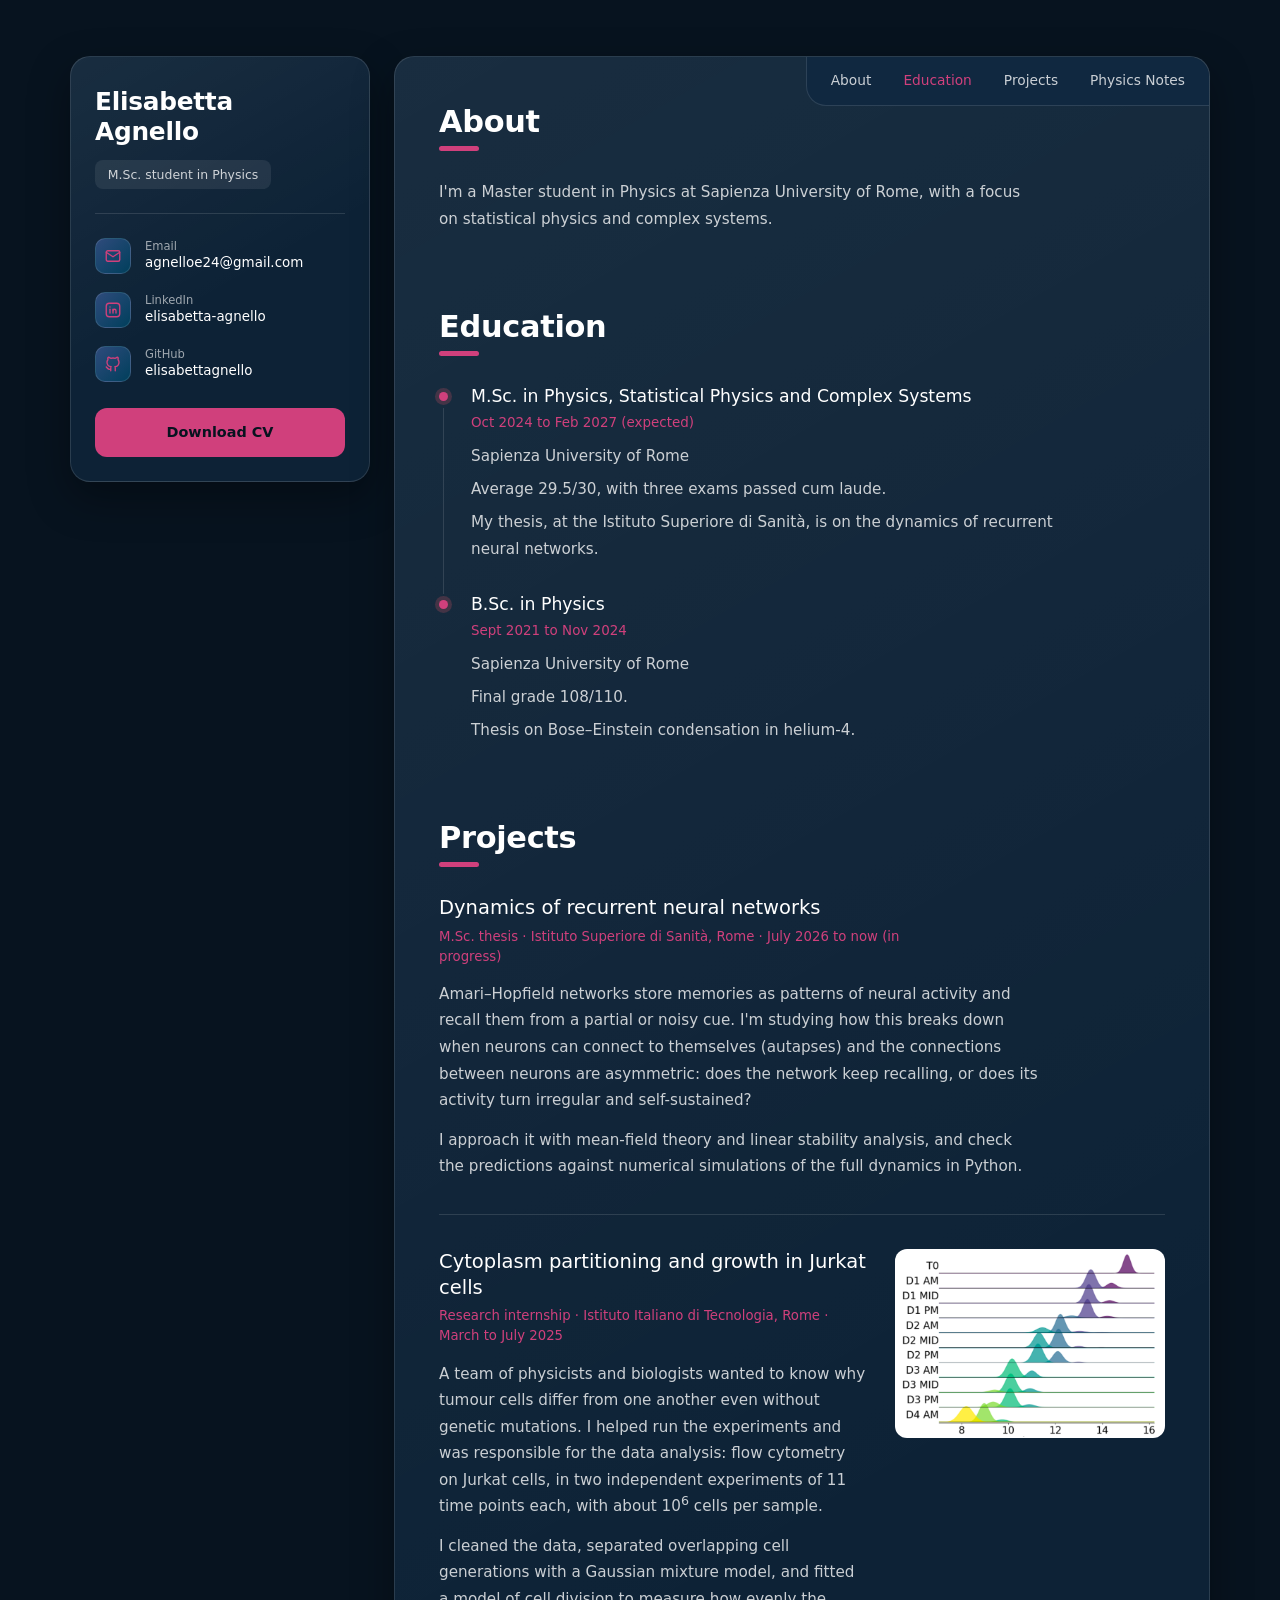
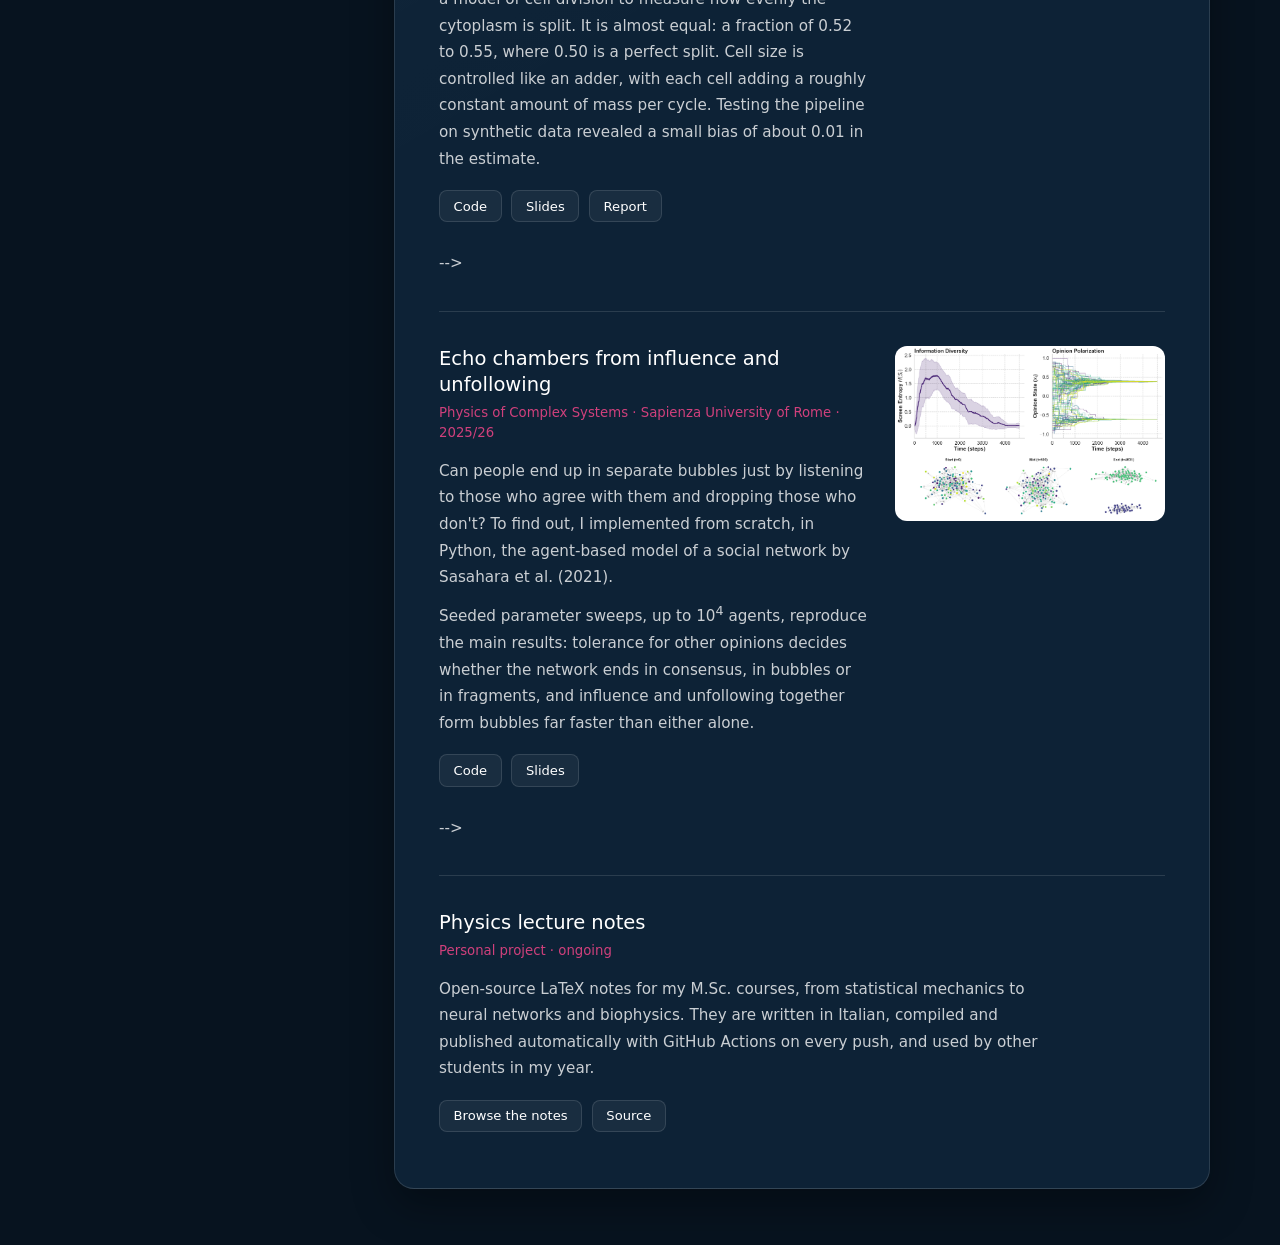
==== commit 1cb21260: "Update index.html" ====
--- a/index.html
+++ b/index.html
@@ -55,14 +55,13 @@
         <a href="#about" aria-current="true">About</a>
         <a href="#education">Education</a>
         <a href="#projects">Projects</a>
-        <a href="https://elisabettagnello.github.io/elisabetta-physics-notes/">Notes</a>
+        <a href="https://elisabettagnello.github.io/elisabetta-physics-notes/">Physics Notes</a>
       </nav>
 
       <section class="section" id="about" aria-labelledby="about-h">
         <h2 class="title" id="about-h">About</h2>
-        <p>I'm finishing an M.Sc. in Physics at Sapienza University of Rome, with a focus on statistical physics and complex systems. I graduate in February 2027.</p>
-        <p>What I enjoy most is the stretch between a model and the data it is meant to explain: building the model, fitting it, and testing the whole analysis on a case where the answer is known. Most of that happens in Python.</p>
-      </section>
+        <p>I'm a Master student in Physics at Sapienza University of Rome, with a focus on statistical physics and complex systems.</p>
+        </section>
 
       <section class="section" id="education" aria-labelledby="education-h">
         <h2 class="title" id="education-h">Education</h2>
@@ -71,13 +70,15 @@
             <h3>M.Sc. in Physics, Statistical Physics and Complex Systems</h3>
             <span class="when">Oct 2024 to Feb 2027 (expected)</span>
             <p class="where">Sapienza University of Rome</p>
-            <p>Average 29.5/30, with three exams passed cum laude. My thesis, at the Istituto Superiore di Sanità, is on the dynamics of recurrent neural networks.</p>
+            <p>Average 29.5/30, with three exams passed cum laude.</p>
+            <p>My thesis, at the Istituto Superiore di Sanità, is on the dynamics of recurrent neural networks.</p>
           </li>
           <li>
             <h3>B.Sc. in Physics</h3>
             <span class="when">Sept 2021 to Nov 2024</span>
             <p class="where">Sapienza University of Rome</p>
-            <p>Final grade 108/110. Thesis on Bose–Einstein condensation in helium-4.</p>
+            <p>Final grade 108/110. </p>
+            <p>Thesis on Bose–Einstein condensation in helium-4.</p>
           </li>
         </ul>
       </section>
@@ -106,7 +107,7 @@
               <a href="https://elisabettagnello.github.io/jurkat-cell-division/report/Internship_report_IIT.pdf">Report</a>
             </div>
           </div>
-          <!-- <figure class="shot"><img src="assets/img/jurkat.webp" alt="Describe the figure here" width="540" height="400"><figcaption>Caption.</figcaption></figure> -->
+          <figure class="shot"><img src="assets/img/jurkat.png" alt="Describe the figure here" width="540" height="400"></figure> -->
         </article>
 
         <article class="project" aria-labelledby="p-echo">
@@ -120,7 +121,7 @@
               <a href="https://elisabettagnello.github.io/echo-chambers-dynamics/presentation/">Slides</a>
             </div>
           </div>
-          <!-- <figure class="shot"><img src="assets/img/echo-chambers.webp" alt="Describe the figure here" width="540" height="400"><figcaption>Caption.</figcaption></figure> -->
+          <figure class="shot"><img src="assets/img/echo.png" alt="Describe the figure here" width="540" height="400"></figure> -->
         </article>
 
         <article class="project" aria-labelledby="p-notes">
--- a/assets/style.css
+++ b/assets/style.css
@@ -1,18 +1,20 @@
 :root {
   --bg: #07131f;
   --card: #0d2236;
+  --nav: #102840;
   --line: rgba(255, 255, 255, 0.12);
   --text: #ffffff;
   --text-2: rgba(255, 255, 255, 0.78);
   --text-3: rgba(255, 255, 255, 0.6);
-  --accent: #d45087;
+  --accent: #d0407c;
   --blue: #2f4b7c;
   --deep: #003f5c;
   --font: "Poppins", system-ui, -apple-system, "Segoe UI", Roboto, Arial, sans-serif;
 }
 
 *, *::before, *::after { box-sizing: border-box; }
-html { -webkit-text-size-adjust: 100%; }
+html { -webkit-text-size-adjust: 100%; scroll-behavior: smooth; }
+@media (prefers-reduced-motion: reduce) { html { scroll-behavior: auto; } }
 body {
   margin: 0;
   background: var(--bg);
@@ -25,21 +27,14 @@
 a { color: inherit; }
 button { font: inherit; }
 :focus-visible { outline: 2px solid var(--accent); outline-offset: 3px; border-radius: 4px; }
-h1, h2, h3, p, ul { margin: 0; padding: 0; }
+h1, h2, h3, p, ul, figure { margin: 0; padding: 0; }
+ul { list-style: none; }
 sup { line-height: 0; }
-ul { list-style: none; }
 
 .skip { position: absolute; left: 12px; top: -60px; background: var(--accent); color: var(--bg); padding: .5rem 1rem; border-radius: 8px; z-index: 20; font-weight: 500; }
 .skip:focus { top: 10px; }
 
-.shell {
-  max-width: 1180px;
-  margin: 0 auto;
-  padding: 56px 20px;
-  display: flex;
-  align-items: flex-start;
-  gap: 24px;
-}
+.shell { max-width: 1180px; margin: 0 auto; padding: 56px 20px; display: flex; align-items: flex-start; gap: 24px; }
 
 .card {
   background: linear-gradient(150deg, rgba(255, 255, 255, 0.05), rgba(255, 255, 255, 0) 55%), var(--card);
@@ -66,19 +61,28 @@
 .cv:hover { background: #ff7c73; }
 
 /* ---------- Main card ---------- */
-.main { position: relative; flex: 1; min-width: 0; min-height: 440px; padding: 44px 44px 48px; overflow: hidden; }
-.nav { position: absolute; top: 0; right: 0; display: flex; padding: 0 8px; background: rgba(255, 255, 255, 0.05); border: 1px solid var(--line); border-width: 0 0 1px 1px; border-radius: 0 0 0 20px; }
+.main { position: relative; flex: 1; min-width: 0; padding: 44px 44px 56px; }
+
+.nav {
+  position: sticky; top: 0; z-index: 6;
+  display: flex; width: max-content;
+  margin: -44px -44px -8px auto;
+  padding: 0 8px;
+  background: var(--nav);
+  border: 1px solid var(--line);
+  border-width: 0 0 1px 1px;
+  border-radius: 0 20px 0 20px;
+}
 .nav a { padding: 17px 16px; font-size: .86rem; line-height: 1; color: var(--text-2); text-decoration: none; }
 .nav a:hover { color: var(--text); }
-.nav a[aria-current="page"] { color: var(--accent); }
+.nav a[aria-current] { color: var(--accent); }
 
+.section { scroll-margin-top: 72px; }
+.section + .section { margin-top: 76px; }
 .title { position: relative; margin: 6px 0 28px; padding-bottom: .7rem; font-size: 1.9rem; font-weight: 600; line-height: 1.2; color: var(--text); letter-spacing: -0.01em; }
 .title::after { content: ""; position: absolute; left: 0; bottom: 0; width: 40px; height: 5px; border-radius: 3px; background: var(--accent); }
-.page > p { max-width: 62ch; }
-.page > p + p { margin-top: 1rem; }
-.js .page:not(.on) { display: none; }
-.page + .page { margin-top: 3rem; }
-.js .page + .page { margin-top: 0; }
+.section > p { max-width: 62ch; }
+.section > p + p { margin-top: 1rem; }
 
 /* Education timeline */
 .timeline li { position: relative; padding: 0 0 30px 32px; }
@@ -91,13 +95,16 @@
 .timeline p { max-width: 62ch; }
 .timeline p + p { margin-top: .4rem; }
 
-/* Projects */
-.project { padding-bottom: 30px; margin-bottom: 30px; border-bottom: 1px solid var(--line); }
+/* Projects: text on the left, optional image on the right */
+.project { display: grid; gap: 28px; padding-bottom: 34px; margin-bottom: 34px; border-bottom: 1px solid var(--line); }
 .project:last-child { padding-bottom: 0; margin-bottom: 0; border-bottom: 0; }
+.project:has(.shot) { grid-template-columns: minmax(0, 1fr) 270px; align-items: start; }
 .project h3 { font-size: 1.22rem; font-weight: 500; line-height: 1.35; color: var(--text); }
 .meta { margin: .3rem 0 .9rem; font-size: .83rem; line-height: 1.5; color: var(--accent); }
-.project p { max-width: 64ch; }
-.project p + p { margin-top: .8rem; }
+.body p { max-width: 62ch; }
+.body p + p { margin-top: .8rem; }
+.shot img { display: block; width: 100%; height: auto; border-radius: 12px; border: 1px solid var(--line); background: #fff; }
+.shot figcaption { margin-top: .55rem; font-size: .75rem; line-height: 1.5; color: var(--text-3); }
 .links { display: flex; flex-wrap: wrap; gap: .6rem; margin-top: 1.1rem; }
 .links a { padding: .3rem .85rem; font-size: .82rem; line-height: 1.6; color: var(--text); text-decoration: none; background: rgba(255, 255, 255, 0.05); border: 1px solid var(--line); border-radius: 8px; }
 .links a:hover { color: var(--accent); border-color: var(--accent); }
@@ -110,11 +117,15 @@
   .toggle { display: block; top: -22px; right: -20px; }
   .side-more { display: none; }
   .side-more.open { display: block; }
-  .main { min-height: 0; padding: 22px 22px 34px; }
-  .nav { position: static; margin: -22px -22px 24px; padding: 0 6px; border-width: 0 0 1px; border-radius: 0; overflow-x: auto; }
+  .main { padding: 22px 22px 40px; }
+  .nav { width: auto; margin: -22px -22px 20px; padding: 0 6px; border-width: 0 0 1px; border-radius: 20px 20px 0 0; overflow-x: auto; }
   .nav a { white-space: nowrap; padding: 16px 14px; }
+  .section { scroll-margin-top: 64px; }
+  .section + .section { margin-top: 56px; }
   .title { font-size: 1.6rem; }
+  .project:has(.shot) { grid-template-columns: 1fr; }
+  .shot { order: -1; max-width: 420px; }
 }
 @media (prefers-reduced-motion: no-preference) {
-  .cv, .links a, a.c-value { transition: background-color .15s ease, color .15s ease, border-color .15s ease; }
+  .cv, .links a, a.c-value, .nav a { transition: background-color .15s ease, color .15s ease, border-color .15s ease; }
 }
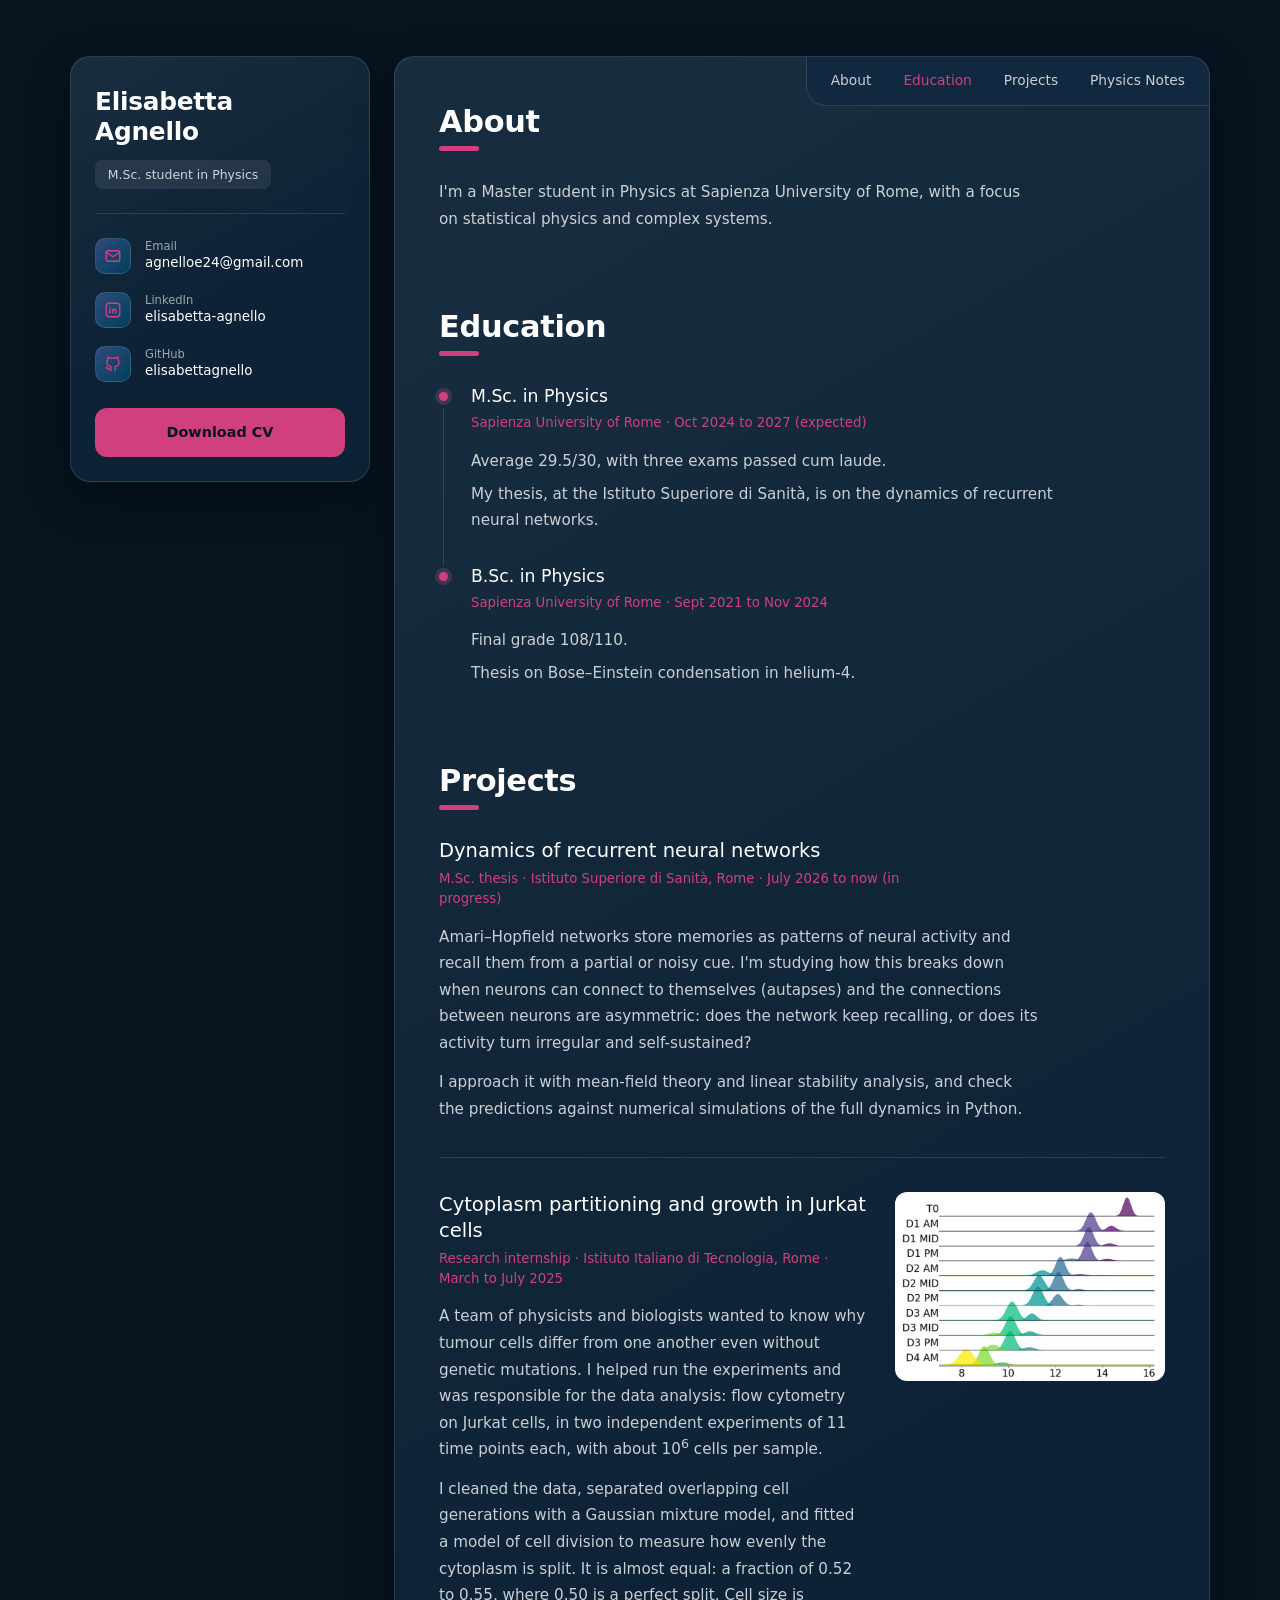
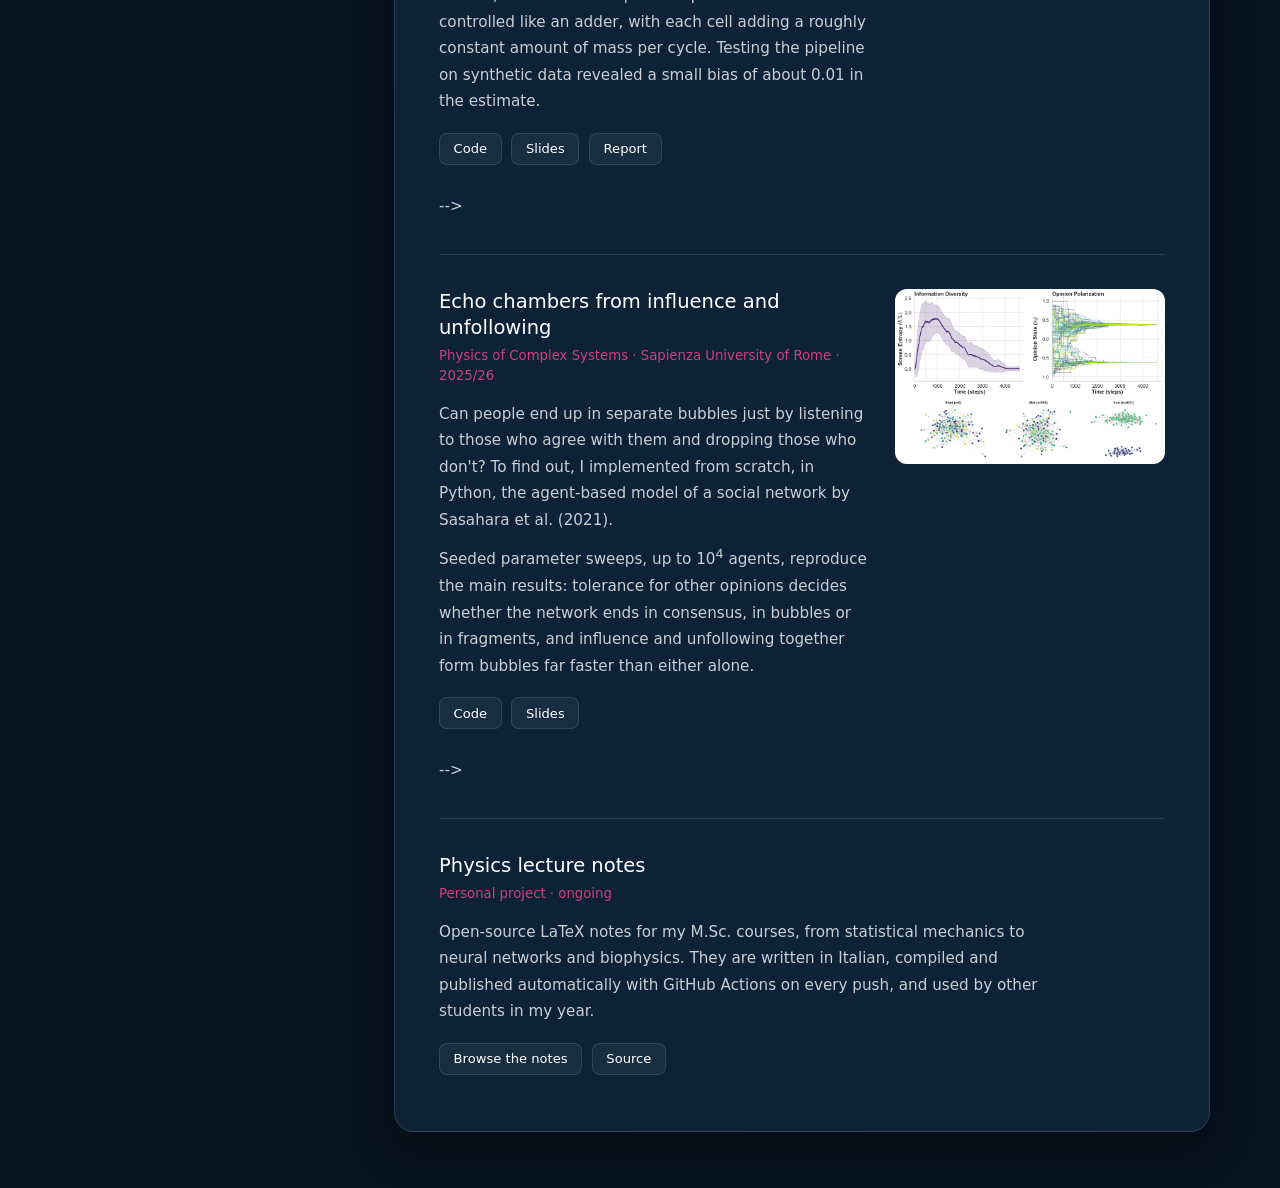
==== commit 1d595853: "Update index.html" ====
--- a/index.html
+++ b/index.html
@@ -67,16 +67,14 @@
         <h2 class="title" id="education-h">Education</h2>
         <ul class="timeline">
           <li>
-            <h3>M.Sc. in Physics, Statistical Physics and Complex Systems</h3>
-            <span class="when">Oct 2024 to Feb 2027 (expected)</span>
-            <p class="where">Sapienza University of Rome</p>
+            <h3>M.Sc. in Physics</h3>
+             <p class="meta">Sapienza University of Rome ·  Oct 2024 to 2027 (expected)</p>
             <p>Average 29.5/30, with three exams passed cum laude.</p>
             <p>My thesis, at the Istituto Superiore di Sanità, is on the dynamics of recurrent neural networks.</p>
           </li>
           <li>
             <h3>B.Sc. in Physics</h3>
-            <span class="when">Sept 2021 to Nov 2024</span>
-            <p class="where">Sapienza University of Rome</p>
+            <p class="meta">Sapienza University of Rome ·  Sept 2021 to Nov 2024</p>
             <p>Final grade 108/110. </p>
             <p>Thesis on Bose–Einstein condensation in helium-4.</p>
           </li>
--- a/assets/style.css
+++ b/assets/style.css
@@ -58,7 +58,7 @@
 .c-value { display: block; font-size: .84rem; line-height: 1.4; color: var(--text); text-decoration: none; word-break: break-all; }
 a.c-value:hover { color: var(--accent); }
 .cv { display: block; margin-top: 26px; padding: .75rem 1rem; text-align: center; font-weight: 600; font-size: .9rem; color: var(--bg); background: var(--accent); border-radius: 12px; text-decoration: none; }
-.cv:hover { background: #ff7c73; }
+.cv:hover { background: #ec7ab0; }
 
 /* ---------- Main card ---------- */
 .main { position: relative; flex: 1; min-width: 0; padding: 44px 44px 56px; }
@@ -87,7 +87,7 @@
 /* Education timeline */
 .timeline li { position: relative; padding: 0 0 30px 32px; }
 .timeline li:last-child { padding-bottom: 0; }
-.timeline li::before { content: ""; position: absolute; left: 0; top: 8px; width: 9px; height: 9px; border-radius: 50%; background: var(--accent); box-shadow: 0 0 0 4px rgba(249, 93, 106, 0.2); }
+.timeline li::before { content: ""; position: absolute; left: 0; top: 8px; width: 9px; height: 9px; border-radius: 50%; background: var(--accent); box-shadow: 0 0 0 4px rgba(227, 96, 158, 0.2); }
 .timeline li:not(:last-child)::after { content: ""; position: absolute; left: 4px; top: 24px; bottom: -2px; width: 1px; background: var(--line); }
 .timeline h3 { font-size: 1.08rem; font-weight: 500; line-height: 1.4; color: var(--text); }
 .when { display: block; margin: .15rem 0 .55rem; font-size: .84rem; color: var(--accent); }
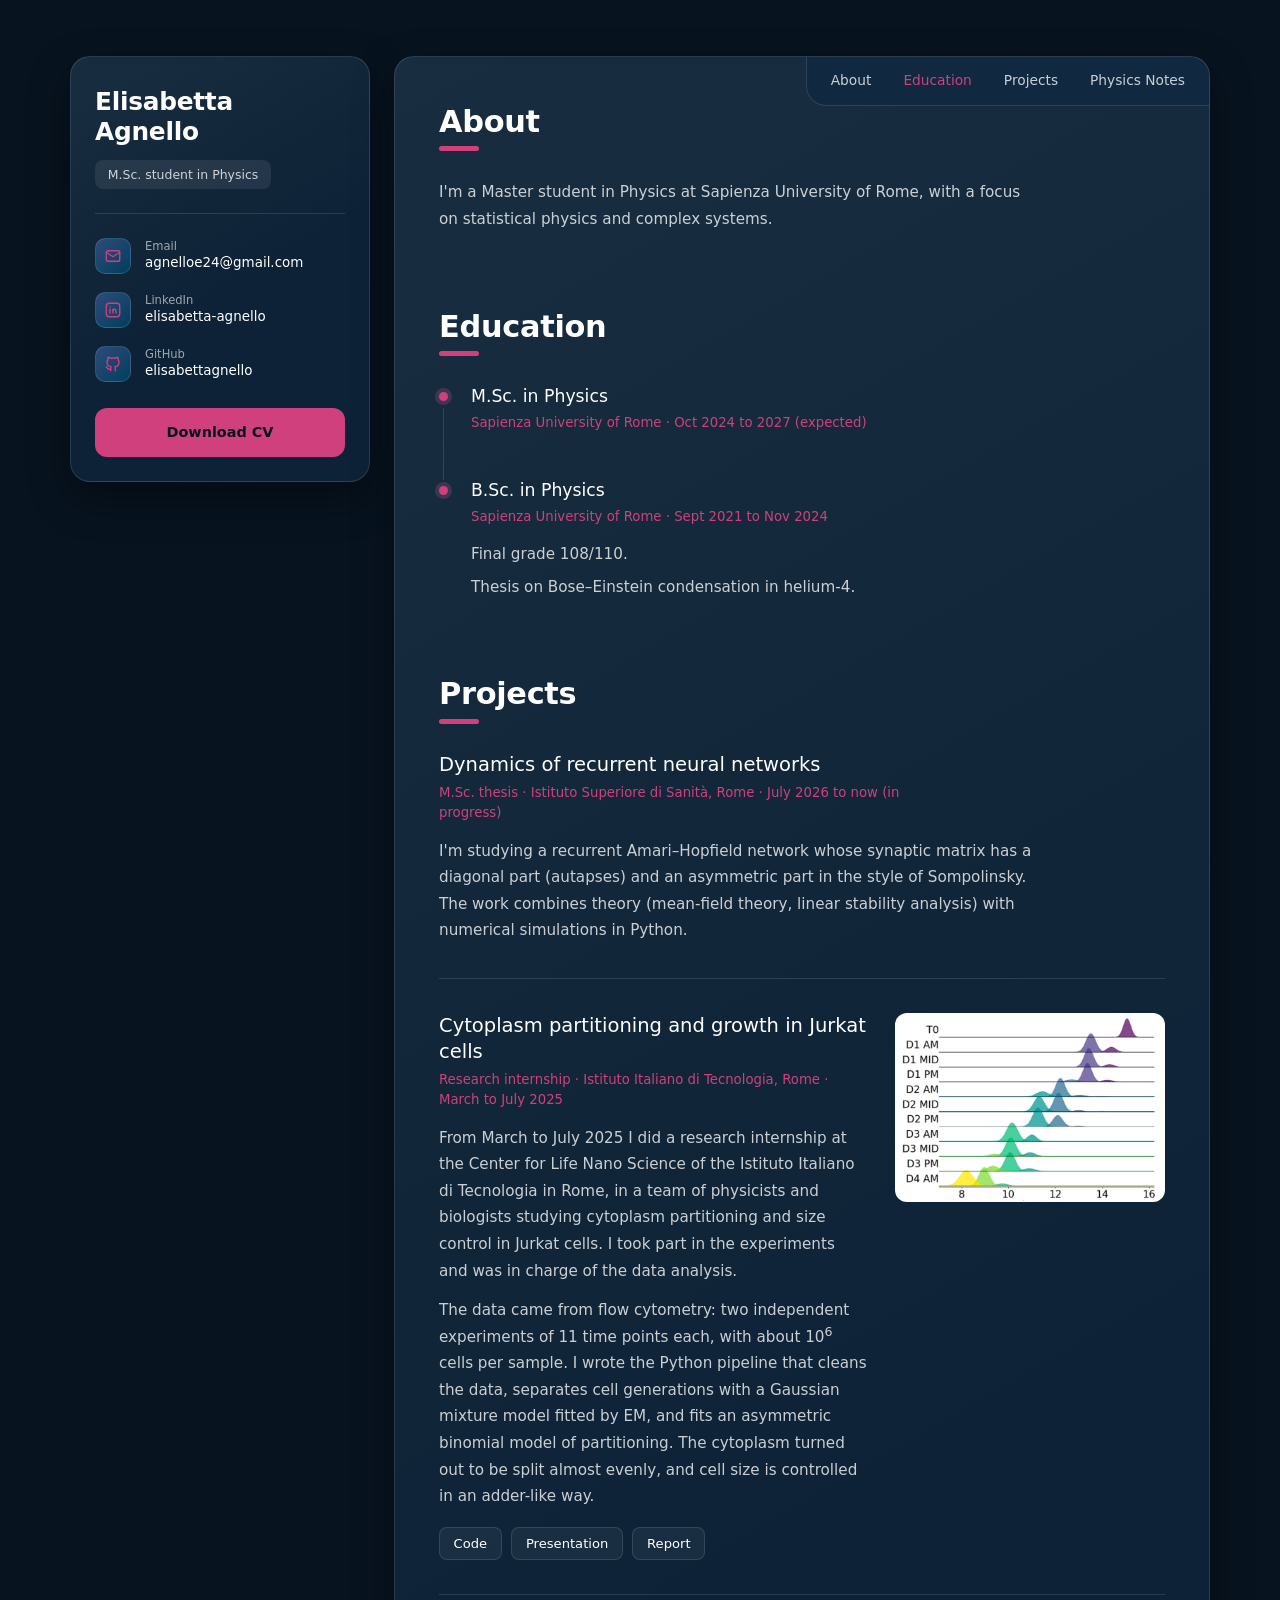
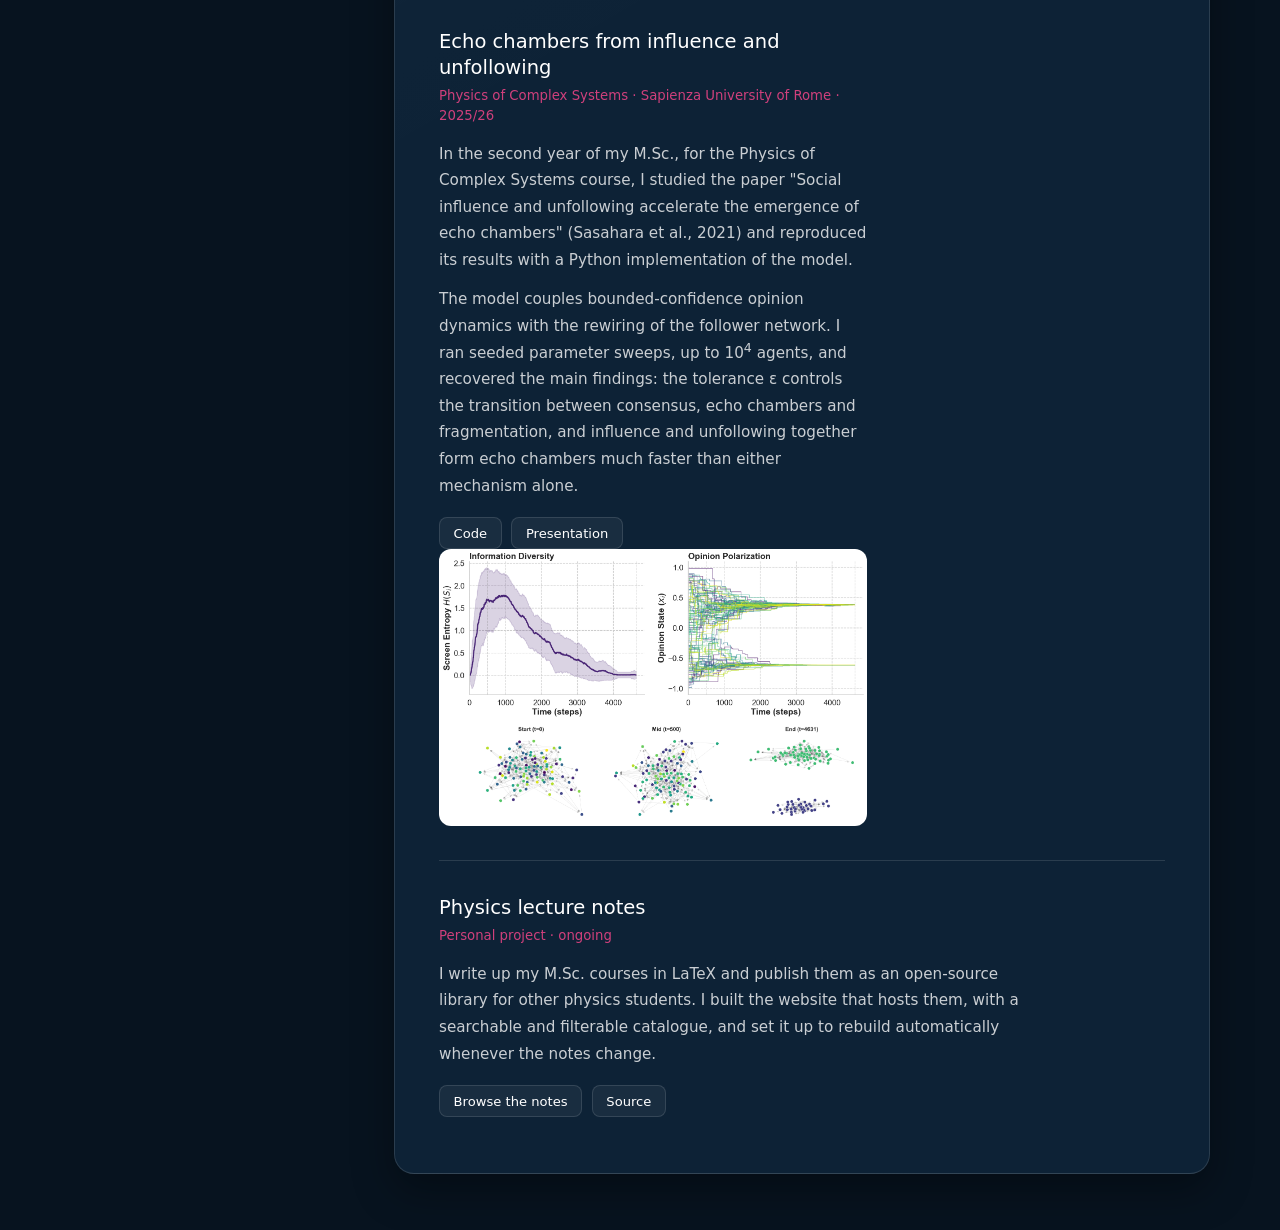
==== commit 12cf942e: "Update index.html" ====
--- a/index.html
+++ b/index.html
@@ -69,8 +69,6 @@
           <li>
             <h3>M.Sc. in Physics</h3>
              <p class="meta">Sapienza University of Rome ·  Oct 2024 to 2027 (expected)</p>
-            <p>Average 29.5/30, with three exams passed cum laude.</p>
-            <p>My thesis, at the Istituto Superiore di Sanità, is on the dynamics of recurrent neural networks.</p>
           </li>
           <li>
             <h3>B.Sc. in Physics</h3>
@@ -88,8 +86,7 @@
           <div class="body">
             <h3 id="p-thesis">Dynamics of recurrent neural networks</h3>
             <p class="meta">M.Sc. thesis · Istituto Superiore di Sanità, Rome · July 2026 to now (in progress)</p>
-            <p>Amari–Hopfield networks store memories as patterns of neural activity and recall them from a partial or noisy cue. I'm studying how this breaks down when neurons can connect to themselves (autapses) and the connections between neurons are asymmetric: does the network keep recalling, or does its activity turn irregular and self-sustained?</p>
-            <p>I approach it with mean-field theory and linear stability analysis, and check the predictions against numerical simulations of the full dynamics in Python.</p>
+            <p>I'm studying a recurrent Amari–Hopfield network whose synaptic matrix has a diagonal part (autapses) and an asymmetric part in the style of Sompolinsky. The work combines theory (mean-field theory, linear stability analysis) with numerical simulations in Python.</p>
           </div>
         </article>
 
@@ -97,36 +94,38 @@
           <div class="body">
             <h3 id="p-iit">Cytoplasm partitioning and growth in Jurkat cells</h3>
             <p class="meta">Research internship · Istituto Italiano di Tecnologia, Rome · March to July 2025</p>
-            <p>A team of physicists and biologists wanted to know why tumour cells differ from one another even without genetic mutations. I helped run the experiments and was responsible for the data analysis: flow cytometry on Jurkat cells, in two independent experiments of 11 time points each, with about 10<sup>6</sup> cells per sample.</p>
-            <p>I cleaned the data, separated overlapping cell generations with a Gaussian mixture model, and fitted a model of cell division to measure how evenly the cytoplasm is split. It is almost equal: a fraction of 0.52 to 0.55, where 0.50 is a perfect split. Cell size is controlled like an adder, with each cell adding a roughly constant amount of mass per cycle. Testing the pipeline on synthetic data revealed a small bias of about 0.01 in the estimate.</p>
+            <p>From March to July 2025 I did a research internship at the Center for Life Nano Science of the Istituto Italiano di Tecnologia in Rome, in a team of physicists and biologists studying cytoplasm partitioning and size control in Jurkat cells. I took part in the experiments and was in charge of the data analysis.</p>
+            <p>The data came from flow cytometry: two independent experiments of 11 time points each, with about 10<sup>6</sup> cells per sample. I wrote the Python pipeline that cleans the data, separates cell generations with a Gaussian mixture model fitted by EM, and fits an asymmetric binomial model of partitioning. The cytoplasm turned out to be split almost evenly, and cell size is controlled in an adder-like way.</p>
             <div class="links">
               <a href="https://github.com/elisabettagnello/jurkat-cell-division">Code</a>
-              <a href="https://elisabettagnello.github.io/jurkat-cell-division/presentation/">Slides</a>
+              <a href="https://elisabettagnello.github.io/jurkat-cell-division/presentation/">Presentation</a>
               <a href="https://elisabettagnello.github.io/jurkat-cell-division/report/Internship_report_IIT.pdf">Report</a>
             </div>
           </div>
-          <figure class="shot"><img src="assets/img/jurkat.png" alt="Describe the figure here" width="540" height="400"></figure> -->
+          <figure class="shot"><img src="assets/img/jurkat.png" alt="Describe the figure here" width="540" height="400"></figure> 
+        
         </article>
 
         <article class="project" aria-labelledby="p-echo">
           <div class="body">
             <h3 id="p-echo">Echo chambers from influence and unfollowing</h3>
             <p class="meta">Physics of Complex Systems · Sapienza University of Rome · 2025/26</p>
-            <p>Can people end up in separate bubbles just by listening to those who agree with them and dropping those who don't? To find out, I implemented from scratch, in Python, the agent-based model of a social network by Sasahara et al. (2021).</p>
-            <p>Seeded parameter sweeps, up to 10<sup>4</sup> agents, reproduce the main results: tolerance for other opinions decides whether the network ends in consensus, in bubbles or in fragments, and influence and unfollowing together form bubbles far faster than either alone.</p>
+            <p>In the second year of my M.Sc., for the Physics of Complex Systems course, I studied the paper "Social influence and unfollowing accelerate the emergence of echo chambers" (Sasahara et al., 2021) and reproduced its results with a Python implementation of the model.</p> 
+            <p>The model couples bounded-confidence opinion dynamics with the rewiring of the follower network. I ran seeded parameter sweeps, up to 10<sup>4</sup> agents, and recovered the main findings: the tolerance ε controls the transition between consensus, echo chambers and fragmentation, and influence and unfollowing together form echo chambers much faster than either mechanism alone.</p>
             <div class="links">
               <a href="https://github.com/elisabettagnello/echo-chambers-dynamics">Code</a>
-              <a href="https://elisabettagnello.github.io/echo-chambers-dynamics/presentation/">Slides</a>
+              <a href="https://elisabettagnello.github.io/echo-chambers-dynamics/presentation/">Presentation</a>
             </div>
+            <figure class="shot"><img src="assets/img/echo.png" alt="Describe the figure here" width="540" height="400"></figure> 
           </div>
-          <figure class="shot"><img src="assets/img/echo.png" alt="Describe the figure here" width="540" height="400"></figure> -->
+          
         </article>
 
         <article class="project" aria-labelledby="p-notes">
           <div class="body">
             <h3 id="p-notes">Physics lecture notes</h3>
             <p class="meta">Personal project · ongoing</p>
-            <p>Open-source LaTeX notes for my M.Sc. courses, from statistical mechanics to neural networks and biophysics. They are written in Italian, compiled and published automatically with GitHub Actions on every push, and used by other students in my year.</p>
+            <p>I write up my M.Sc. courses in LaTeX and publish them as an open-source library for other physics students. I built the website that hosts them, with a searchable and filterable catalogue, and set it up to rebuild automatically whenever the notes change.</p>
             <div class="links">
               <a href="https://elisabettagnello.github.io/elisabetta-physics-notes/">Browse the notes</a>
               <a href="https://github.com/elisabettagnello/elisabetta-physics-notes">Source</a>
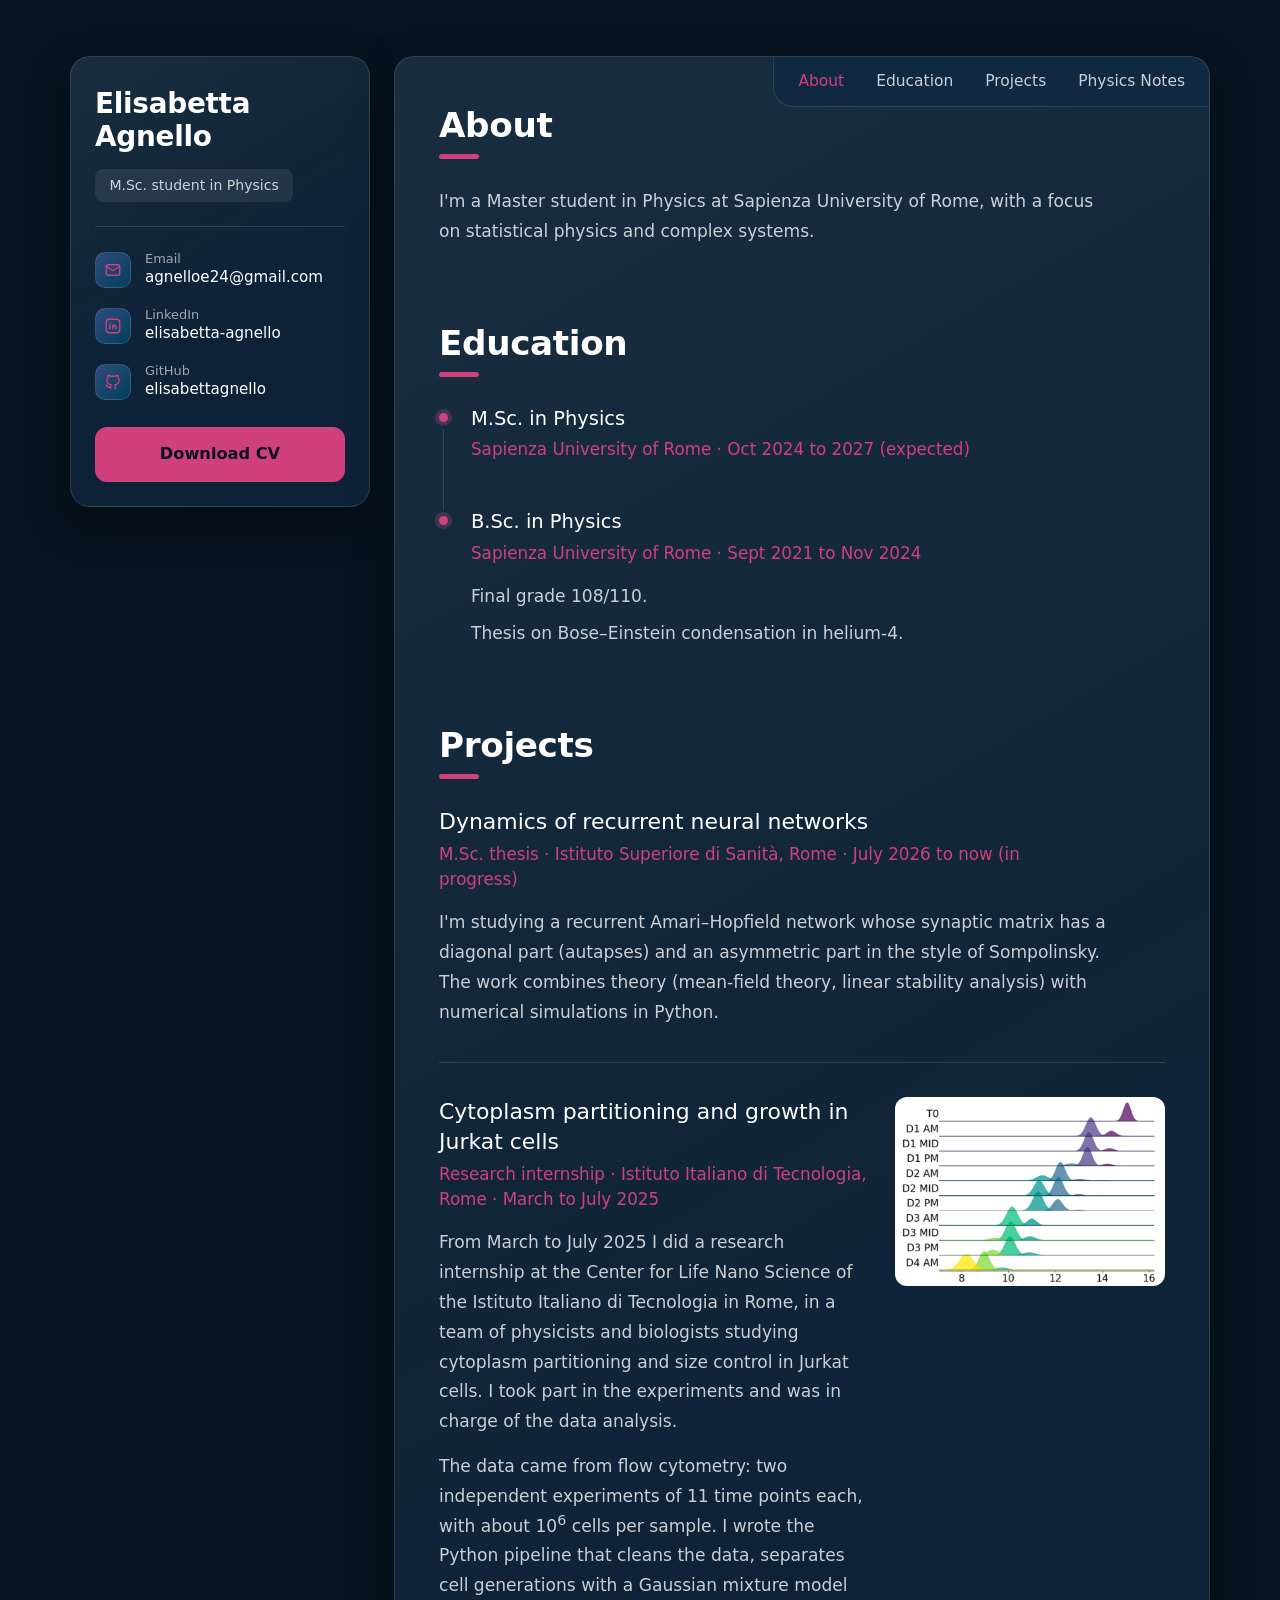
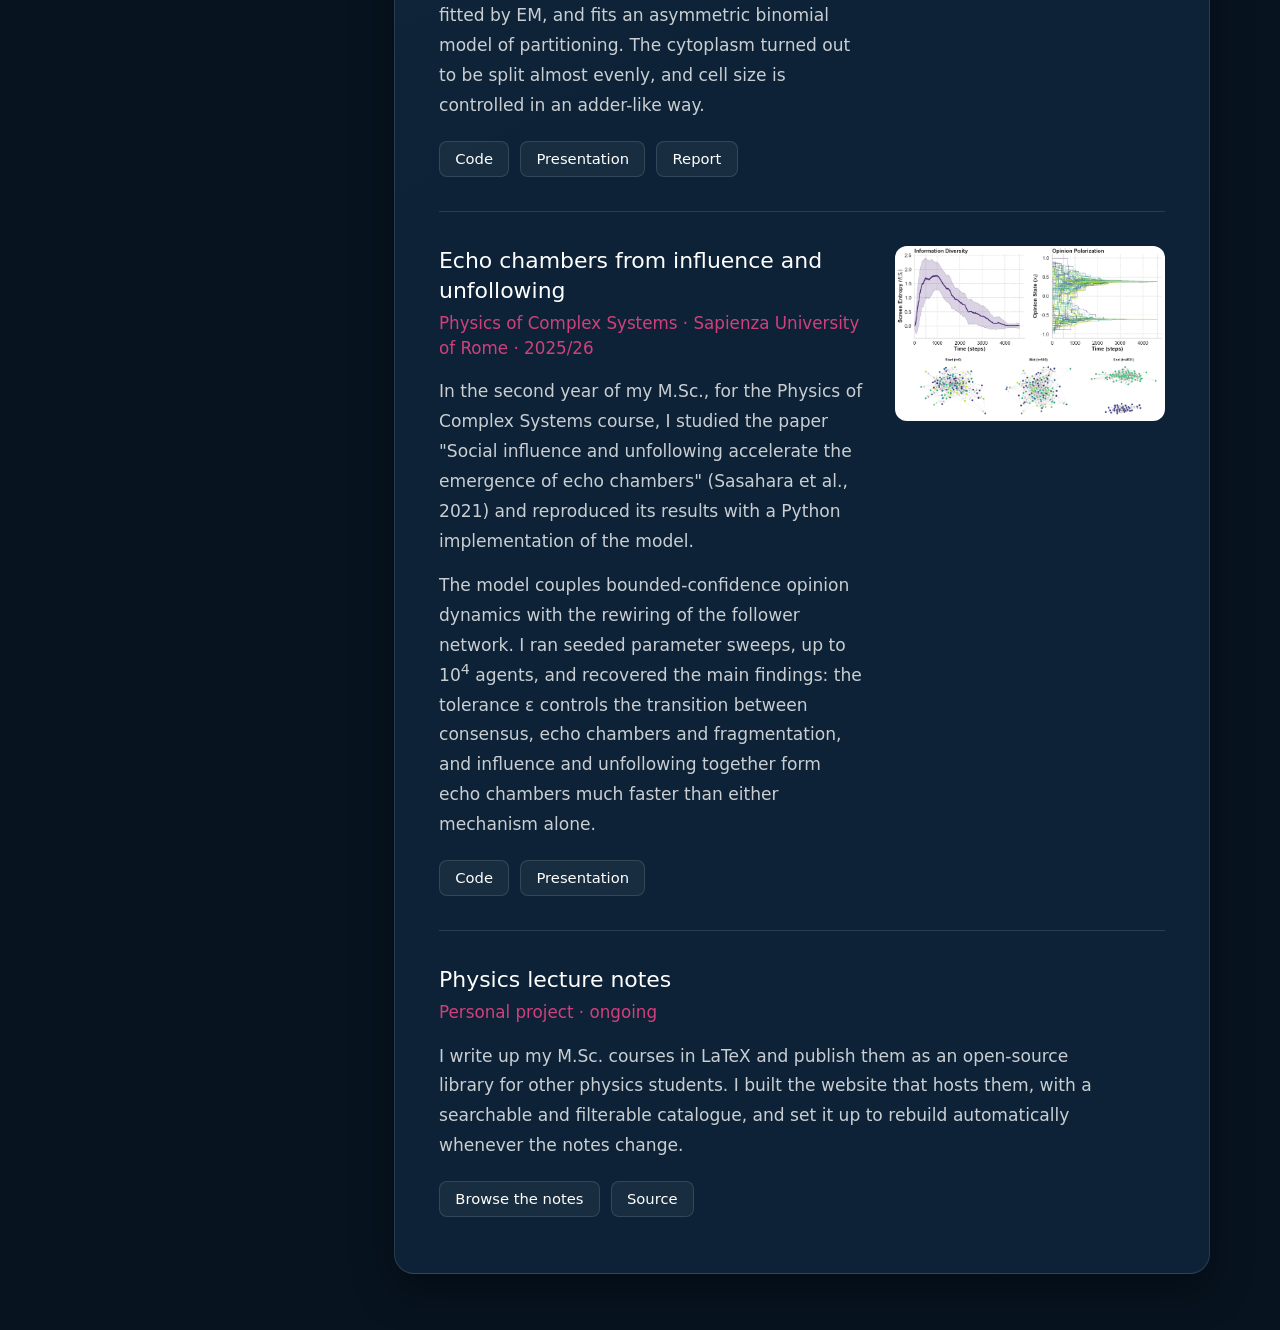
==== commit 2c13cdb4: "Update index.html" ====
--- a/index.html
+++ b/index.html
@@ -116,9 +116,8 @@
               <a href="https://github.com/elisabettagnello/echo-chambers-dynamics">Code</a>
               <a href="https://elisabettagnello.github.io/echo-chambers-dynamics/presentation/">Presentation</a>
             </div>
-            <figure class="shot"><img src="assets/img/echo.png" alt="Describe the figure here" width="540" height="400"></figure> 
           </div>
-          
+          <figure class="shot"><img src="assets/img/echo.png" alt="Describe the figure here" width="540" height="400"></figure> 
         </article>
 
         <article class="project" aria-labelledby="p-notes">
--- a/assets/style.css
+++ b/assets/style.css
@@ -13,7 +13,7 @@
 }
 
 *, *::before, *::after { box-sizing: border-box; }
-html { -webkit-text-size-adjust: 100%; scroll-behavior: smooth; }
+html { -webkit-text-size-adjust: 100%; scroll-behavior: smooth; font-size: 112.5%; }
 @media (prefers-reduced-motion: reduce) { html { scroll-behavior: auto; } }
 body {
   margin: 0;
@@ -100,7 +100,7 @@
 .project:last-child { padding-bottom: 0; margin-bottom: 0; border-bottom: 0; }
 .project:has(.shot) { grid-template-columns: minmax(0, 1fr) 270px; align-items: start; }
 .project h3 { font-size: 1.22rem; font-weight: 500; line-height: 1.35; color: var(--text); }
-.meta { margin: .3rem 0 .9rem; font-size: .83rem; line-height: 1.5; color: var(--accent); }
+.meta { margin: .3rem 0 .9rem; font-size: .93rem; line-height: 1.5; color: var(--accent); }
 .body p { max-width: 62ch; }
 .body p + p { margin-top: .8rem; }
 .shot img { display: block; width: 100%; height: auto; border-radius: 12px; border: 1px solid var(--line); background: #fff; }
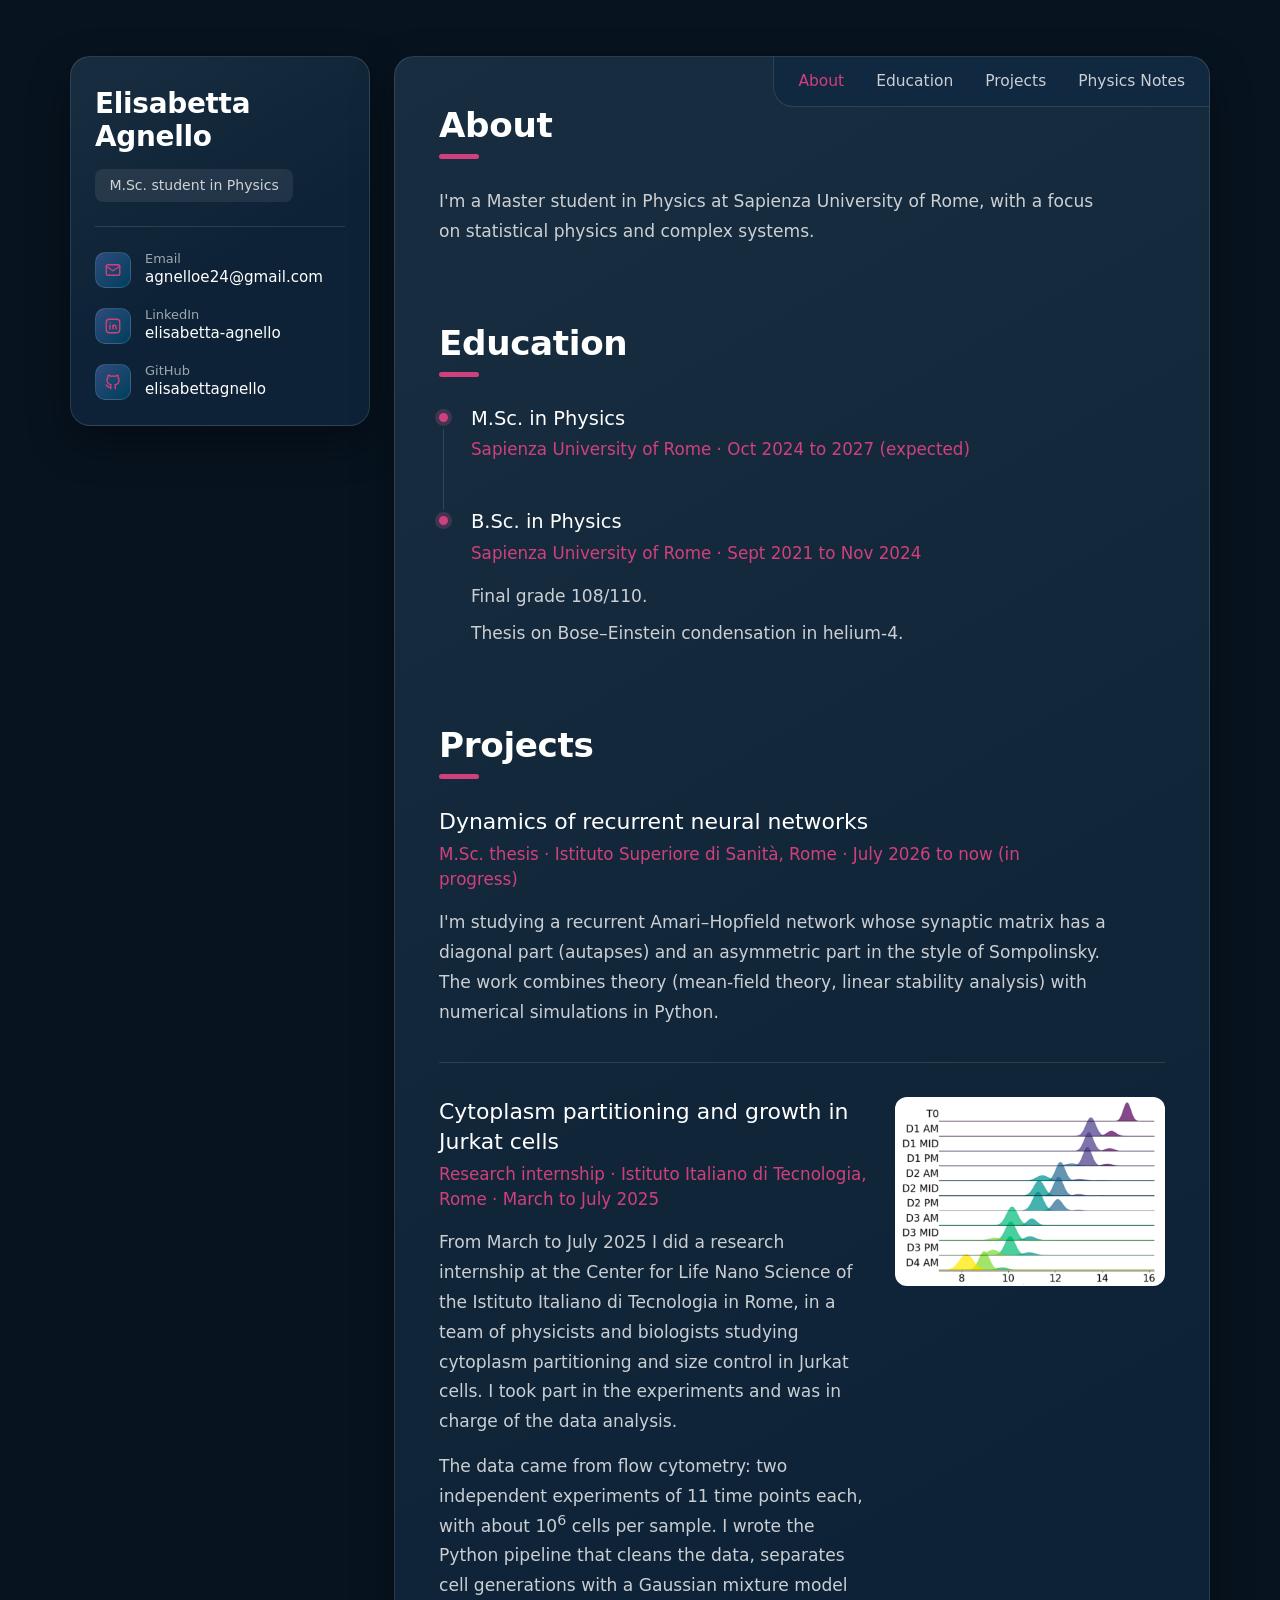
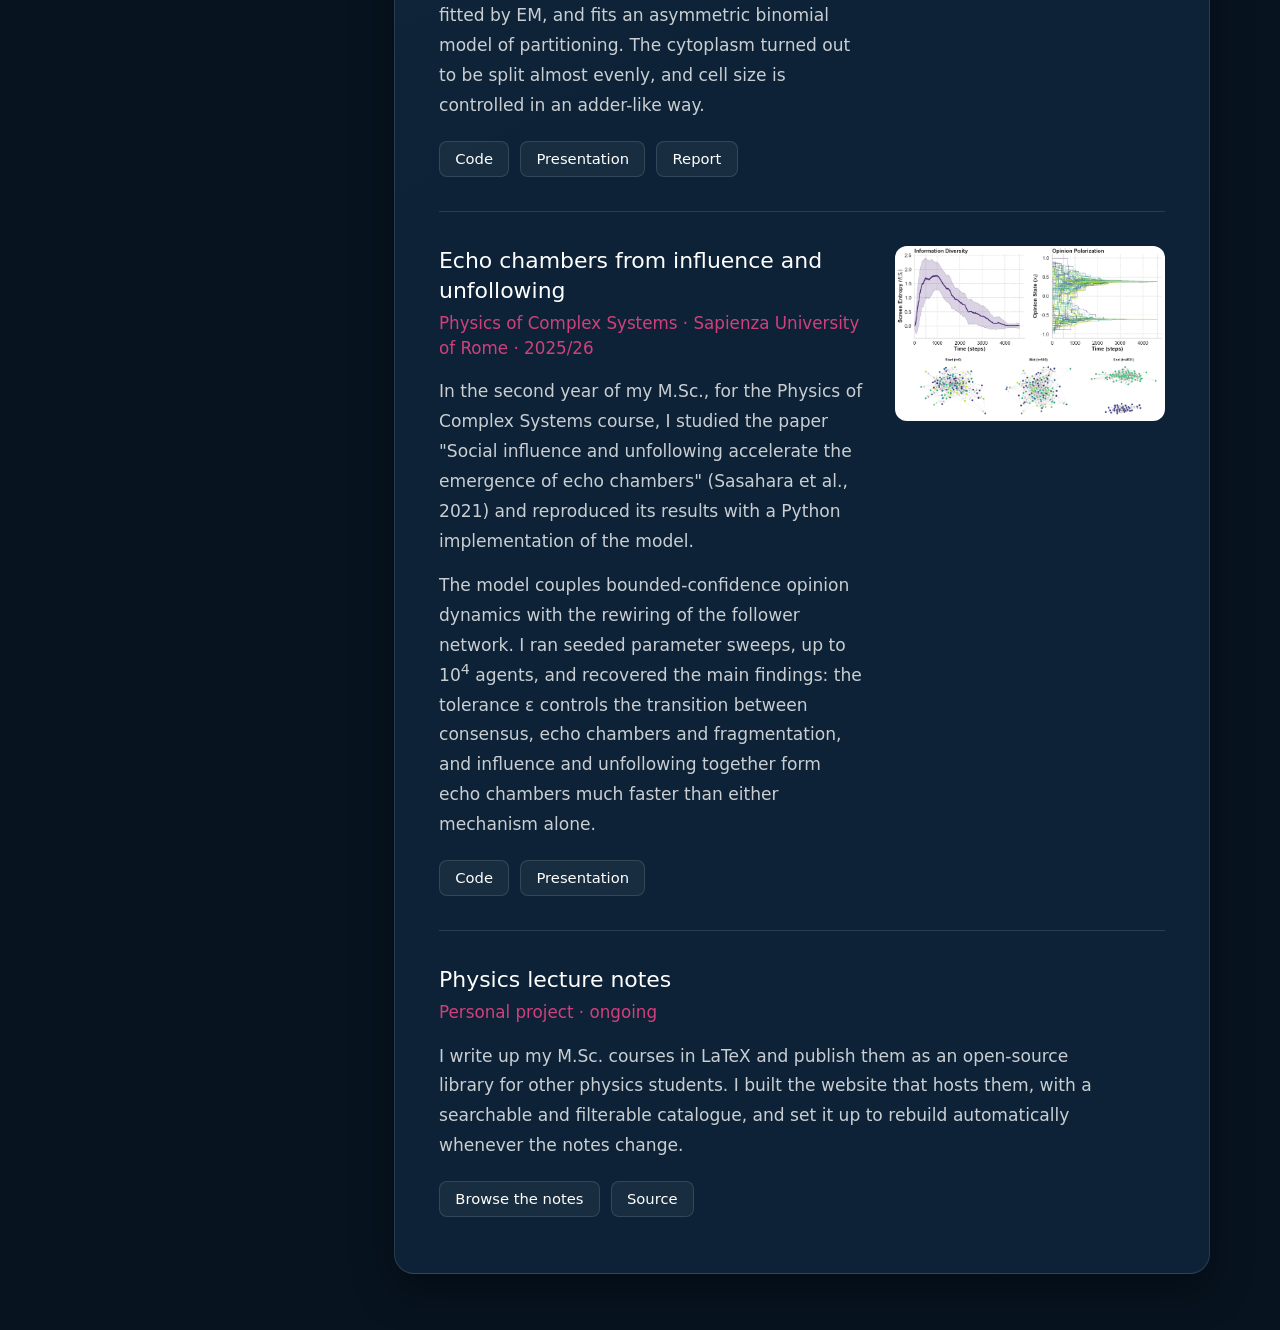
==== commit 0689de3d: "Update index.html" ====
--- a/index.html
+++ b/index.html
@@ -47,7 +47,6 @@
         </ul>
       </div>
 
-      <a class="cv" href="cv.pdf" download>Download CV</a>
     </aside>
 
     <main class="main card" id="content">
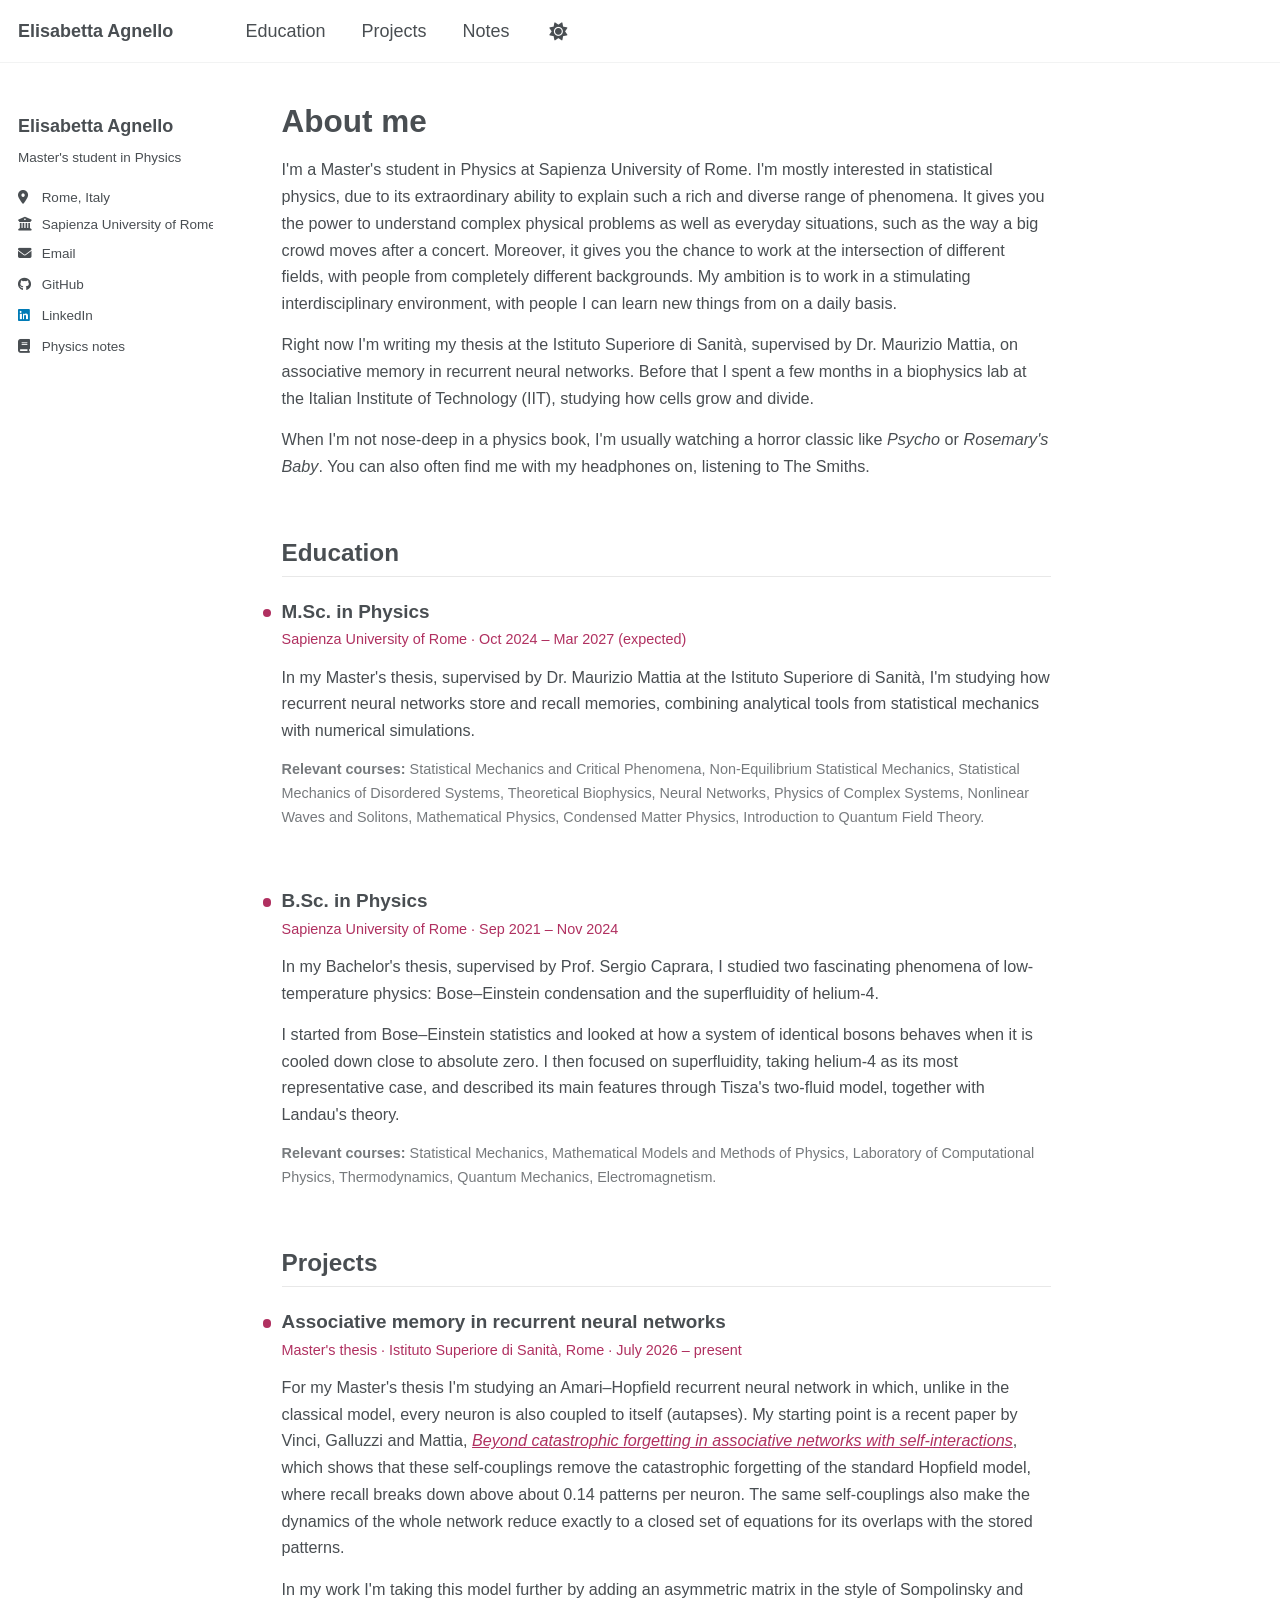
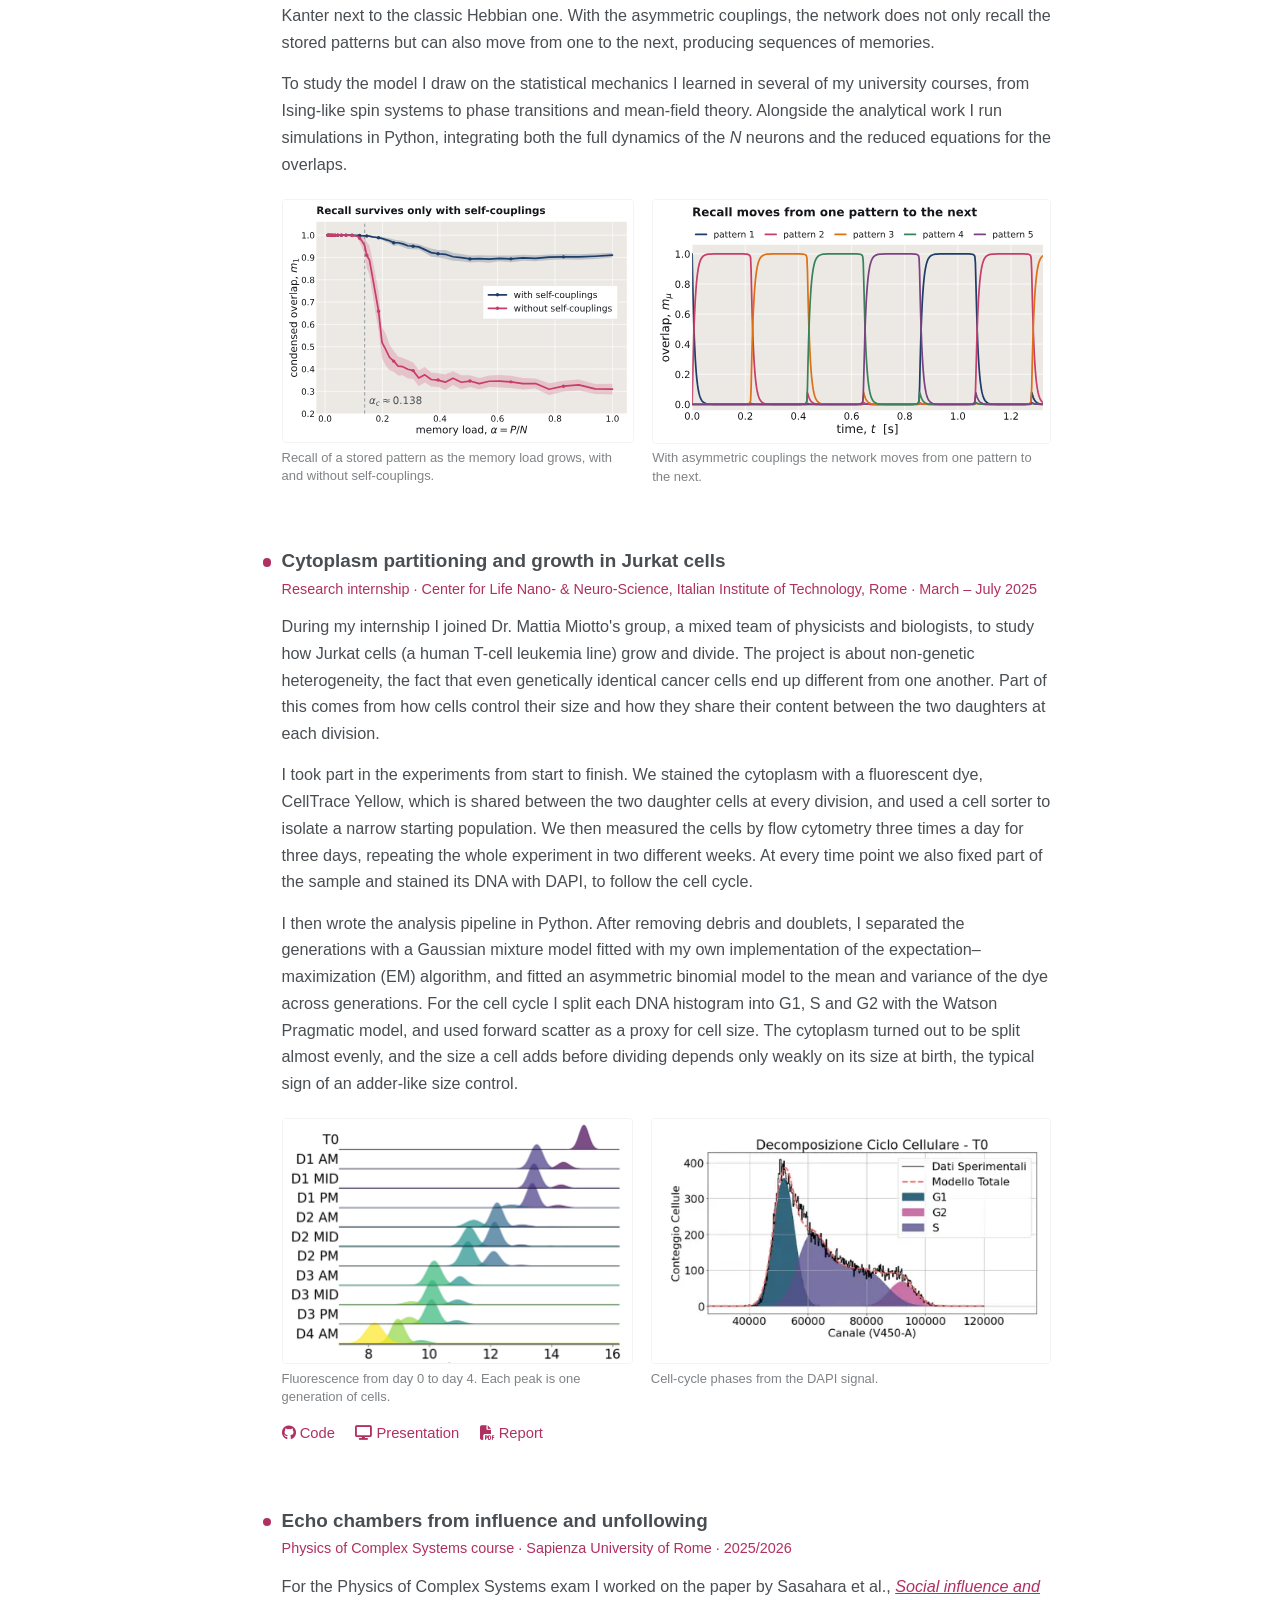
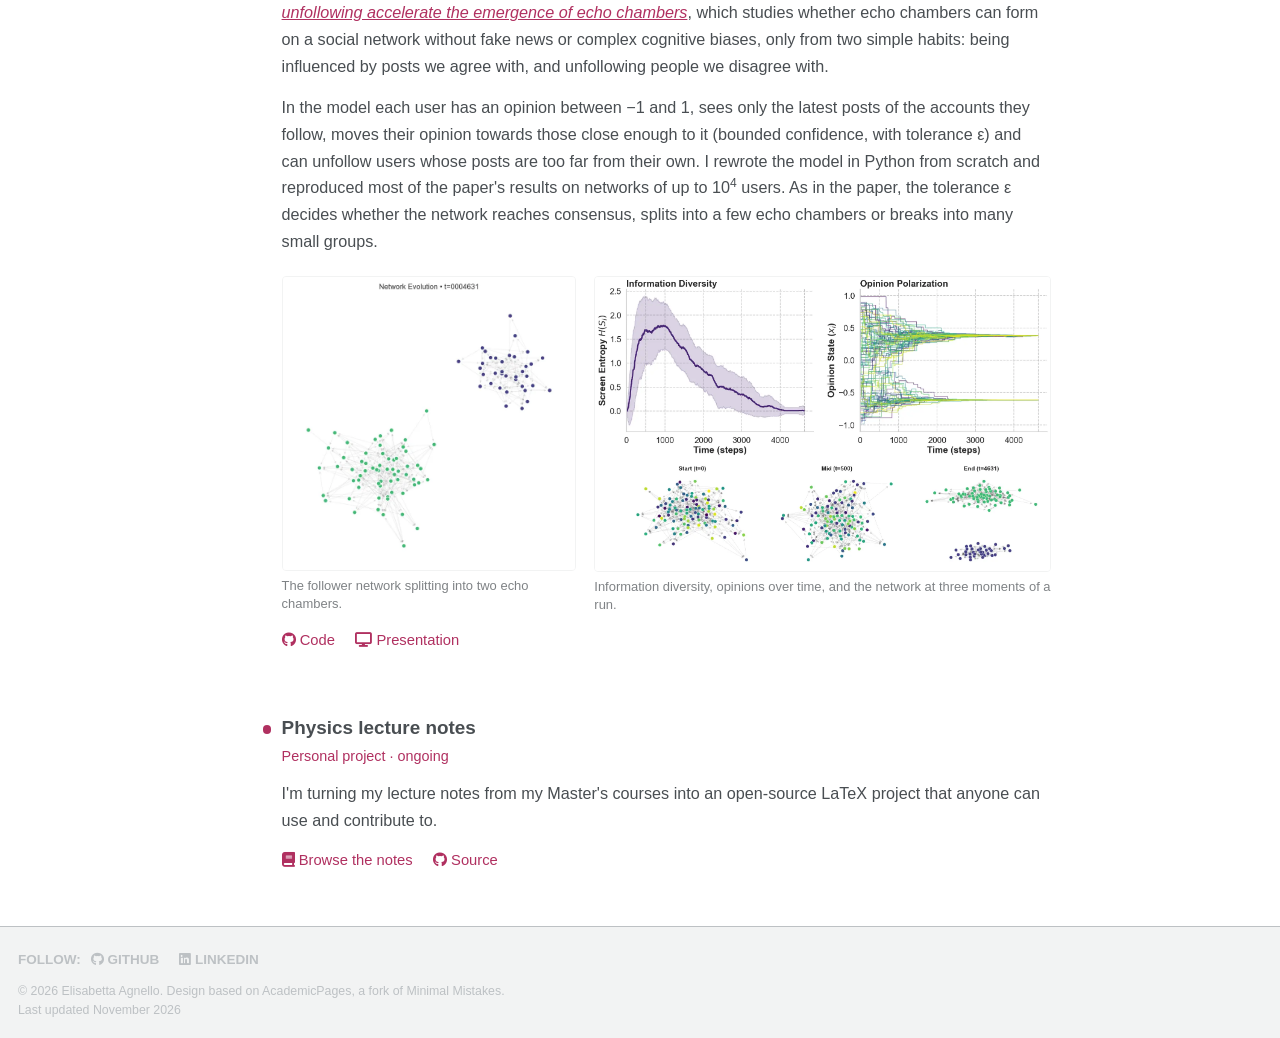
==== commit c90dcc8c: "Add files via upload" ====
--- a/index.html
+++ b/index.html
@@ -1,139 +1,198 @@
-<!DOCTYPE html>
+<!doctype html>
 <html lang="en">
 <head>
   <meta charset="utf-8">
   <meta name="viewport" content="width=device-width, initial-scale=1">
   <title>Elisabetta Agnello</title>
-  <meta name="description" content="Elisabetta Agnello, M.Sc. student in Physics at Sapienza University of Rome. Statistical physics, complex systems, simulation and data analysis in Python.">
-  <meta name="theme-color" content="#07131f">
+  <meta name="description" content="Elisabetta Agnello, Master's student in Physics at Sapienza University of Rome. Statistical physics and complex systems, applied to neural, biological and social systems.">
+  <meta name="author" content="Elisabetta Agnello">
   <meta property="og:title" content="Elisabetta Agnello">
-  <meta property="og:description" content="M.Sc. student in Physics. Statistical physics, complex systems, simulation and data analysis.">
-  <meta property="og:type" content="website">
+  <meta property="og:description" content="Master's student in Physics at Sapienza University of Rome. Statistical physics and complex systems, applied to neural, biological and social systems.">
+  <meta property="og:type" content="profile">
   <meta property="og:url" content="https://elisabettagnello.github.io/">
   <link rel="canonical" href="https://elisabettagnello.github.io/">
   <link rel="icon" href="favicon.svg" type="image/svg+xml">
-  <link rel="preconnect" href="https://fonts.googleapis.com">
-  <link rel="preconnect" href="https://fonts.gstatic.com" crossorigin>
-  <link href="https://fonts.googleapis.com/css2?family=Poppins:wght@400;500;600&display=swap" rel="stylesheet">
-  <link rel="stylesheet" href="assets/style.css">
-  <script src="assets/script.js" defer></script>
+  <link rel="icon" href="favicon-32.png" type="image/png" sizes="32x32">
+  <link rel="apple-touch-icon" href="apple-touch-icon.png">
+  <script>
+    // Apply the saved or system colour theme before the page is drawn, to avoid a flash.
+    (function () {
+      var t = null;
+      try { t = localStorage.getItem('theme'); } catch (e) {}
+      if (t !== 'dark' && t !== 'light') t = window.matchMedia && matchMedia('(prefers-color-scheme: dark)').matches ? 'dark' : 'light';
+      if (t === 'dark') document.documentElement.setAttribute('data-theme', 'dark');
+    })();
+  </script>
+  <link rel="stylesheet" href="assets/css/main.css">
+  <link rel="stylesheet" href="assets/css/fontawesome.css">
+  <link rel="stylesheet" href="assets/css/custom.css">
+  <script src="assets/js/site.js" defer></script>
 </head>
 <body>
-  <a class="skip" href="#content">Skip to content</a>
-  <div class="shell">
 
-    <aside class="sidebar card">
-      <div class="side-head">
-        <h1 class="name">Elisabetta Agnello</h1>
-        <p class="role">M.Sc. student in Physics</p>
-        <button class="toggle" id="toggle" type="button" aria-expanded="false" aria-controls="side-more">Show contacts</button>
+  <div class="masthead">
+    <div class="masthead__inner-wrap">
+      <div class="masthead__menu">
+        <nav id="site-nav" class="greedy-nav">
+          <ul class="visible-links">
+            <li class="masthead__menu-item masthead__menu-item--lg persist"><a href="#top">Elisabetta Agnello</a></li>
+            <li class="masthead__menu-item"><a href="#education">Education</a></li>
+            <li class="masthead__menu-item"><a href="#projects">Projects</a></li>
+            <li class="masthead__menu-item"><a href="https://elisabettagnello.github.io/elisabetta-physics-notes/">Notes</a></li>
+            <li id="theme-toggle" class="masthead__menu-item persist tail">
+              <button type="button" aria-label="Switch between light and dark theme"><i id="theme-icon" class="fa-solid fa-sun" aria-hidden="true"></i></button>
+            </li>
+          </ul>
+        </nav>
       </div>
+    </div>
+  </div>
 
-      <div class="side-more" id="side-more">
-        <div class="sep"></div>
-        <ul class="contacts">
-          <li>
-            <span class="icon" aria-hidden="true"><svg viewBox="0 0 24 24"><path d="M3 7a2 2 0 0 1 2-2h14a2 2 0 0 1 2 2v10a2 2 0 0 1-2 2H5a2 2 0 0 1-2-2z"/><path d="M3 7l9 6l9-6"/></svg></span>
-            <span><span class="c-label">Email</span><a class="c-value" href="mailto:agnelloe24@gmail.com">agnelloe24@gmail.com</a></span>
-          </li>
-          <li>
-            <span class="icon" aria-hidden="true"><svg viewBox="0 0 24 24"><path d="M8 11v5"/><path d="M8 8v.01"/><path d="M12 16v-5"/><path d="M16 16v-3a2 2 0 0 0-4 0"/><path d="M3 7a4 4 0 0 1 4-4h10a4 4 0 0 1 4 4v10a4 4 0 0 1-4 4H7a4 4 0 0 1-4-4z"/></svg></span>
-            <span><span class="c-label">LinkedIn</span><a class="c-value" href="https://www.linkedin.com/in/elisabetta-agnello">elisabetta-agnello</a></span>
-          </li>
-          <li>
-            <span class="icon" aria-hidden="true"><svg viewBox="0 0 24 24"><path d="M9 19c-4.3 1.4-4.3-2.5-6-3m12 5v-3.5c0-1 .1-1.4-.5-2c2.8-.3 5.5-1.4 5.5-6a4.6 4.6 0 0 0-1.3-3.2a4.2 4.2 0 0 0-.1-3.2s-1.1-.3-3.5 1.3a12.3 12.3 0 0 0-6.2 0c-2.4-1.6-3.5-1.3-3.5-1.3a4.2 4.2 0 0 0-.1 3.2a4.6 4.6 0 0 0-1.3 3.2c0 4.6 2.7 5.7 5.5 6c-.6.6-.6 1.2-.5 2v3.5"/></svg></span>
-            <span><span class="c-label">GitHub</span><a class="c-value" href="https://github.com/elisabettagnello">elisabettagnello</a></span>
-          </li>
+  <div id="main" role="main">
+
+    <div class="sidebar sticky">
+      <div itemscope itemtype="http://schema.org/Person">
+        <!-- To add a photo: save it as assets/img/profile.jpg and remove the comment marks around the next block.
+        <div class="author__avatar">
+          <img src="assets/img/profile.jpg" class="author__avatar" alt="Elisabetta Agnello">
+        </div>
+        -->
+        <div class="author__content">
+          <h3 class="author__name" itemprop="name">Elisabetta Agnello</h3>
+          <p class="author__bio">Master's student in Physics</p>
+        </div>
+        <div class="author__urls-wrapper">
+          <button class="btn btn--inverse" type="button">Follow</button>
+          <ul class="author__urls social-icons">
+            <li class="author__desktop"><i class="fas fa-fw fa-location-dot icon-pad-right" aria-hidden="true"></i>Rome, Italy</li>
+            <li class="author__desktop"><i class="fas fa-fw fa-building-columns icon-pad-right" aria-hidden="true"></i>Sapienza University of Rome</li>
+            <li><a href="mailto:agnelloe24@gmail.com"><i class="fas fa-fw fa-envelope icon-pad-right" aria-hidden="true"></i>Email</a></li>
+            <li><a href="https://github.com/elisabettagnello"><i class="fab fa-fw fa-github icon-pad-right" aria-hidden="true"></i>GitHub</a></li>
+            <li><a href="https://www.linkedin.com/in/elisabetta-agnello"><i class="fab fa-fw fa-linkedin icon-pad-right" aria-hidden="true"></i>LinkedIn</a></li>
+            <li><a href="https://elisabettagnello.github.io/elisabetta-physics-notes/"><i class="fas fa-fw fa-book icon-pad-right" aria-hidden="true"></i>Physics notes</a></li>
+          </ul>
+        </div>
+      </div>
+    </div>
+
+    <article class="page" id="top">
+      <div class="page__inner-wrap">
+        <header>
+          <h1 class="page__title">About me</h1>
+        </header>
+
+        <section class="page__content">
+          <p>I'm a Master's student in Physics at Sapienza University of Rome. I'm mostly interested in statistical physics, due to its extraordinary ability to explain such a rich and diverse range of phenomena. It gives you the power to understand complex physical problems as well as everyday situations, such as the way a big crowd moves after a concert. Moreover, it gives you the chance to work at the intersection of different fields, with people from completely different backgrounds. My ambition is to work in a stimulating interdisciplinary environment, with people I can learn new things from on a daily basis.</p>
+          <p>Right now I'm writing my thesis at the Istituto Superiore di Sanità, supervised by Dr. Maurizio Mattia, on associative memory in recurrent neural networks. Before that I spent a few months in a biophysics lab at the Italian Institute of Technology (IIT), studying how cells grow and divide.</p>
+
+          <p>When I'm not nose-deep in a physics book, I'm usually watching a horror classic like <em>Psycho</em> or <em>Rosemary's Baby</em>. You can also often find me with my headphones on, listening to The Smiths.</p>
+          
+
+          <h2 id="education">Education</h2>
+
+          <h3>M.Sc. in Physics</h3>
+          <p class="sub">Sapienza University of Rome &middot; Oct 2024 – Mar 2027 (expected)</p>
+          <p>In my Master's thesis, supervised by Dr. Maurizio Mattia at the Istituto Superiore di Sanità, I'm studying how recurrent neural networks store and recall memories, combining analytical tools from statistical mechanics with numerical simulations.</p>
+          <p class="small"><strong>Relevant courses:</strong> Statistical Mechanics and Critical Phenomena, Non-Equilibrium Statistical Mechanics, Statistical Mechanics of Disordered Systems, Theoretical Biophysics, Neural Networks, Physics of Complex Systems, Nonlinear Waves and Solitons, Mathematical Physics, Condensed Matter Physics, Introduction to Quantum Field Theory.</p>
+
+          <h3>B.Sc. in Physics</h3>
+          <p class="sub">Sapienza University of Rome &middot; Sep 2021 – Nov 2024</p>
+
+          <p>In my Bachelor's thesis, supervised by Prof. Sergio Caprara, I studied two fascinating phenomena of low-temperature physics: Bose–Einstein condensation and the superfluidity of helium-4. </p>
+          <p>I started from Bose–Einstein statistics and looked at how a system of identical bosons behaves when it is cooled down close to absolute zero. I then focused on superfluidity, taking helium-4 as its most representative case, and described its main features through Tisza's two-fluid model, together with Landau's theory.</p>
+
+          <p class="small"><strong>Relevant courses:</strong> Statistical Mechanics, Mathematical Models and Methods of Physics, Laboratory of Computational Physics, Thermodynamics, Quantum Mechanics, Electromagnetism.</p>
+
+          <h2 id="projects">Projects</h2>
+
+          <div class="project">
+            <h3>Associative memory in recurrent neural networks</h3>
+            <p class="sub">Master's thesis &middot; Istituto Superiore di Sanità, Rome &middot; July 2026 &ndash; present</p>
+            <p>For my Master's thesis I'm studying an Amari&ndash;Hopfield recurrent neural network in which, unlike in the classical model, every neuron is also coupled to itself (autapses). My starting point is a recent paper by Vinci, Galluzzi and Mattia, <a href="https://arxiv.org/abs/2504.04560" target="_blank" rel="noopener"><em>Beyond catastrophic forgetting in associative networks with self-interactions</em></a>, which shows that these self-couplings remove the catastrophic forgetting of the standard Hopfield model, where recall breaks down above about 0.14 patterns per neuron. The same self-couplings also make the dynamics of the whole network reduce exactly to a closed set of equations for its overlaps with the stored patterns.</p>
+
+            <p>In my work I'm taking this model further by adding an asymmetric matrix in the style of Sompolinsky and Kanter next to the classic Hebbian one. With the asymmetric couplings, the network does not only recall the stored patterns but can also move from one to the next, producing sequences of memories.</p>
+
+            <p>To study the model I draw on the statistical mechanics I learned in several of my university courses, from Ising-like spin systems to phase transitions and mean-field theory. Alongside the analytical work I run simulations in Python, integrating both the full dynamics of the <em>N</em> neurons and the reduced equations for the overlaps.</p>
+                        <div class="gallery">
+              <figure style="--r: 1.45">
+                <a href="assets/img/recall.svg"><img src="assets/img/recall.svg" alt="Condensed overlap as a function of memory load. With self-couplings the overlap stays around 0.9 well beyond the classical capacity of about 0.138; without them it drops sharply." width="815" height="563" loading="lazy"></a>
+                <figcaption>Recall of a stored pattern as the memory load grows, with and without self-couplings.</figcaption>
+              </figure>
+              <figure style="--r: 1.64">
+                <a href="assets/img/sequence.svg"><img src="assets/img/sequence.svg" alt="Overlaps with five stored patterns over time: each one rises to 1 and then drops as the next one is recalled, in sequence." width="803" height="491" loading="lazy"></a>
+                <figcaption>With asymmetric couplings the network moves from one pattern to the next.</figcaption>
+              </figure>
+            </div>
+          </div>
+
+
+          <div class="project">
+            <h3>Cytoplasm partitioning and growth in Jurkat cells</h3>
+            <p class="sub">Research internship &middot; Center for Life Nano- &amp; Neuro-Science, Italian Institute of Technology, Rome &middot; March &ndash; July 2025</p>
+            <p>During my internship I joined Dr. Mattia Miotto's group, a mixed team of physicists and biologists, to study how Jurkat cells (a human T-cell leukemia line) grow and divide. The project is about non-genetic heterogeneity, the fact that even genetically identical cancer cells end up different from one another. Part of this comes from how cells control their size and how they share their content between the two daughters at each division.</p>
+
+            <p>I took part in the experiments from start to finish. We stained the cytoplasm with a fluorescent dye, CellTrace Yellow, which is shared between the two daughter cells at every division, and used a cell sorter to isolate a narrow starting population. We then measured the cells by flow cytometry three times a day for three days, repeating the whole experiment in two different weeks. At every time point we also fixed part of the sample and stained its DNA with DAPI, to follow the cell cycle.</p>
+
+            <p>I then wrote the analysis pipeline in Python. After removing debris and doublets, I separated the generations with a Gaussian mixture model fitted with my own implementation of the expectation&ndash;maximization (EM) algorithm, and fitted an asymmetric binomial model to the mean and variance of the dye across generations. For the cell cycle I split each DNA histogram into G1, S and G2 with the Watson Pragmatic model, and used forward scatter as a proxy for cell size. The cytoplasm turned out to be split almost evenly, and the size a cell adds before dividing depends only weakly on its size at birth, the typical sign of an adder-like size control.</p>
+            
+            <div class="gallery">
+              <figure style="--r: 1.43">
+                <a href="assets/img/jurkat-generations.webp"><img src="assets/img/jurkat-generations.webp" alt="Ridgeline plot of fluorescence intensity from day 0 to day 4. The peaks move to lower intensity and split as new generations of cells appear." width="1400" height="978" loading="lazy"></a>
+                <figcaption>Fluorescence from day 0 to day 4. Each peak is one generation of cells.</figcaption>
+              </figure>
+              <figure style="--r: 1.63">
+                <a href="assets/img/watson-pragmatic.webp"><img src="assets/img/watson-pragmatic.webp" alt="DNA content histograms at four time points, each split into G1, S and G2 phases by the fitted model." width="1200" height="1110" loading="lazy"></a>
+              <figcaption>Cell-cycle phases from the DAPI signal.</figcaption>
+              </figure>
+            </div>
+            <p class="links"><a href="https://github.com/elisabettagnello/jurkat-cell-division"><i class="fab fa-github" aria-hidden="true"></i> Code</a> <a href="https://elisabettagnello.github.io/jurkat-cell-division/presentation/"><i class="fas fa-display" aria-hidden="true"></i> Presentation</a> <a href="https://elisabettagnello.github.io/jurkat-cell-division/report/Internship_report_IIT.pdf"><i class="fas fa-file-pdf" aria-hidden="true"></i> Report</a></p>
+          </div>
+
+          <div class="project">
+            <h3>Echo chambers from influence and unfollowing</h3>
+            <p class="sub">Physics of Complex Systems course &middot; Sapienza University of Rome &middot; 2025/2026</p>
+            <p>For the Physics of Complex Systems exam I worked on the paper by Sasahara et al., <a href="https://doi.org/10.1007/s42001-020-00084-7" target="_blank" rel="noopener"><em>Social influence and unfollowing accelerate the emergence of echo chambers</em></a>, which studies whether echo chambers can form on a social network without fake news or complex cognitive biases, only from two simple habits: being influenced by posts we agree with, and unfollowing people we disagree with.</p>
+
+            <p>In the model each user has an opinion between &minus;1 and 1, sees only the latest posts of the accounts they follow, moves their opinion towards those close enough to it (bounded confidence, with tolerance &epsilon;) and can unfollow users whose posts are too far from their own. I rewrote the model in Python from scratch and reproduced most of the paper's results on networks of up to 10<sup>4</sup> users. As in the paper, the tolerance &epsilon; decides whether the network reaches consensus, splits into a few echo chambers or breaks into many small groups.</p>
+            <div class="gallery">
+              <figure style="--r: 1">
+                <video autoplay muted loop playsinline preload="metadata" poster="assets/img/echo-network.webp" width="720" height="720" aria-label="Animation of the follower network: agents with mixed opinions slowly separate into two disconnected groups.">
+                  <source src="assets/img/echo-network.mp4" type="video/mp4">
+                </video>
+                <figcaption>The follower network splitting into two echo chambers.</figcaption>
+              </figure>
+              <figure style="--r: 1.55">
+                <a href="assets/img/polarization.webp"><img src="assets/img/polarization.webp" alt="Top: screen entropy rising and then falling to zero over time, and individual opinions converging into two groups. Bottom: the follower network at the start, midway and at the end, when it has split into two separate clusters." width="1509" height="974" loading="lazy"></a>
+              <figcaption>Information diversity, opinions over time, and the network at three moments of a run.</figcaption>
+              </figure>
+            </div>
+            <p class="links"><a href="https://github.com/elisabettagnello/echo-chambers-dynamics"><i class="fab fa-github" aria-hidden="true"></i> Code</a> <a href="https://elisabettagnello.github.io/echo-chambers-dynamics/presentation/"><i class="fas fa-display" aria-hidden="true"></i> Presentation</a></p>
+          </div>
+
+          <div class="project">
+            <h3>Physics lecture notes</h3>
+            <p class="sub">Personal project &middot; ongoing</p>
+            <p>I'm turning my lecture notes from my Master's courses into an open-source LaTeX project that anyone can use and contribute to.</p>
+            <p class="links"><a href="https://elisabettagnello.github.io/elisabetta-physics-notes/"><i class="fas fa-book" aria-hidden="true"></i> Browse the notes</a> <a href="https://github.com/elisabettagnello/elisabetta-physics-notes"><i class="fab fa-github" aria-hidden="true"></i> Source</a></p>
+          </div>
+          
+        </section>
+      </div>
+    </article>
+  </div>
+
+  <div class="page__footer">
+    <footer>
+      <div class="page__footer-follow">
+        <ul class="social-icons">
+          <li><strong>Follow:</strong></li>
+          <li><a href="https://github.com/elisabettagnello"><i class="fab fa-github" aria-hidden="true"></i> GitHub</a></li>
+          <li><a href="https://www.linkedin.com/in/elisabetta-agnello"><i class="fab fa-linkedin" aria-hidden="true"></i> LinkedIn</a></li>
         </ul>
       </div>
+      <div class="page__footer-copyright">&copy; 2026 Elisabetta Agnello. Design based on <a href="https://github.com/academicpages/academicpages.github.io">AcademicPages</a>, a fork of <a href="https://mademistakes.com/work/minimal-mistakes-jekyll-theme/" rel="nofollow">Minimal Mistakes</a>.<br>Last updated November 2026</div>
+    </footer>
+  </div>
 
-    </aside>
-
-    <main class="main card" id="content">
-      <nav class="nav" aria-label="Sections">
-        <a href="#about" aria-current="true">About</a>
-        <a href="#education">Education</a>
-        <a href="#projects">Projects</a>
-        <a href="https://elisabettagnello.github.io/elisabetta-physics-notes/">Physics Notes</a>
-      </nav>
-
-      <section class="section" id="about" aria-labelledby="about-h">
-        <h2 class="title" id="about-h">About</h2>
-        <p>I'm a Master student in Physics at Sapienza University of Rome, with a focus on statistical physics and complex systems.</p>
-        </section>
-
-      <section class="section" id="education" aria-labelledby="education-h">
-        <h2 class="title" id="education-h">Education</h2>
-        <ul class="timeline">
-          <li>
-            <h3>M.Sc. in Physics</h3>
-             <p class="meta">Sapienza University of Rome ·  Oct 2024 to 2027 (expected)</p>
-          </li>
-          <li>
-            <h3>B.Sc. in Physics</h3>
-            <p class="meta">Sapienza University of Rome ·  Sept 2021 to Nov 2024</p>
-            <p>Final grade 108/110. </p>
-            <p>Thesis on Bose–Einstein condensation in helium-4.</p>
-          </li>
-        </ul>
-      </section>
-
-      <section class="section" id="projects" aria-labelledby="projects-h">
-        <h2 class="title" id="projects-h">Projects</h2>
-
-        <article class="project" aria-labelledby="p-thesis">
-          <div class="body">
-            <h3 id="p-thesis">Dynamics of recurrent neural networks</h3>
-            <p class="meta">M.Sc. thesis · Istituto Superiore di Sanità, Rome · July 2026 to now (in progress)</p>
-            <p>I'm studying a recurrent Amari–Hopfield network whose synaptic matrix has a diagonal part (autapses) and an asymmetric part in the style of Sompolinsky. The work combines theory (mean-field theory, linear stability analysis) with numerical simulations in Python.</p>
-          </div>
-        </article>
-
-        <article class="project" aria-labelledby="p-iit">
-          <div class="body">
-            <h3 id="p-iit">Cytoplasm partitioning and growth in Jurkat cells</h3>
-            <p class="meta">Research internship · Istituto Italiano di Tecnologia, Rome · March to July 2025</p>
-            <p>From March to July 2025 I did a research internship at the Center for Life Nano Science of the Istituto Italiano di Tecnologia in Rome, in a team of physicists and biologists studying cytoplasm partitioning and size control in Jurkat cells. I took part in the experiments and was in charge of the data analysis.</p>
-            <p>The data came from flow cytometry: two independent experiments of 11 time points each, with about 10<sup>6</sup> cells per sample. I wrote the Python pipeline that cleans the data, separates cell generations with a Gaussian mixture model fitted by EM, and fits an asymmetric binomial model of partitioning. The cytoplasm turned out to be split almost evenly, and cell size is controlled in an adder-like way.</p>
-            <div class="links">
-              <a href="https://github.com/elisabettagnello/jurkat-cell-division">Code</a>
-              <a href="https://elisabettagnello.github.io/jurkat-cell-division/presentation/">Presentation</a>
-              <a href="https://elisabettagnello.github.io/jurkat-cell-division/report/Internship_report_IIT.pdf">Report</a>
-            </div>
-          </div>
-          <figure class="shot"><img src="assets/img/jurkat.png" alt="Describe the figure here" width="540" height="400"></figure> 
-        
-        </article>
-
-        <article class="project" aria-labelledby="p-echo">
-          <div class="body">
-            <h3 id="p-echo">Echo chambers from influence and unfollowing</h3>
-            <p class="meta">Physics of Complex Systems · Sapienza University of Rome · 2025/26</p>
-            <p>In the second year of my M.Sc., for the Physics of Complex Systems course, I studied the paper "Social influence and unfollowing accelerate the emergence of echo chambers" (Sasahara et al., 2021) and reproduced its results with a Python implementation of the model.</p> 
-            <p>The model couples bounded-confidence opinion dynamics with the rewiring of the follower network. I ran seeded parameter sweeps, up to 10<sup>4</sup> agents, and recovered the main findings: the tolerance ε controls the transition between consensus, echo chambers and fragmentation, and influence and unfollowing together form echo chambers much faster than either mechanism alone.</p>
-            <div class="links">
-              <a href="https://github.com/elisabettagnello/echo-chambers-dynamics">Code</a>
-              <a href="https://elisabettagnello.github.io/echo-chambers-dynamics/presentation/">Presentation</a>
-            </div>
-          </div>
-          <figure class="shot"><img src="assets/img/echo.png" alt="Describe the figure here" width="540" height="400"></figure> 
-        </article>
-
-        <article class="project" aria-labelledby="p-notes">
-          <div class="body">
-            <h3 id="p-notes">Physics lecture notes</h3>
-            <p class="meta">Personal project · ongoing</p>
-            <p>I write up my M.Sc. courses in LaTeX and publish them as an open-source library for other physics students. I built the website that hosts them, with a searchable and filterable catalogue, and set it up to rebuild automatically whenever the notes change.</p>
-            <div class="links">
-              <a href="https://elisabettagnello.github.io/elisabetta-physics-notes/">Browse the notes</a>
-              <a href="https://github.com/elisabettagnello/elisabetta-physics-notes">Source</a>
-            </div>
-          </div>
-          <!-- <figure class="shot"><img src="assets/img/notes.webp" alt="Describe the image here" width="540" height="400"><figcaption>Caption.</figcaption></figure> -->
-        </article>
-      </section>
-    </main>
-
-  </div>
 </body>
 </html>
--- a/assets/css/custom.css
+++ b/assets/css/custom.css
@@ -0,0 +1,104 @@
+/* Personal adjustments on top of the AcademicPages styles (main.css). */
+
+/* ---------- Colours ---------- */
+:root {
+  --global-link-color: #b03060;
+  --global-link-color-hover: #7f1f45;
+  --global-link-color-visited: #b03060;
+  --accent-sub: #b03060;
+  --divider: rgba(0, 0, 0, 0.09);
+}
+html[data-theme=dark] {
+  --global-link-color: #f48fb8;
+  --global-link-color-hover: #ffc2da;
+  --global-link-color-visited: #f48fb8;
+  --global-masthead-link-color-hover: #f48fb8;
+  --accent-sub: #f48fb8;
+  --divider: rgba(255, 255, 255, 0.14);
+}
+
+/* ---------- Theme toggle ---------- */
+#theme-toggle button { background: none; border: 0; padding: 0 .25em; color: var(--global-masthead-link-color); cursor: pointer; font-size: 1.05em; }
+#theme-toggle button:hover { color: var(--global-link-color); }
+
+/* ---------- Scrolling ---------- */
+html { scroll-behavior: smooth; }
+@media (prefers-reduced-motion: reduce) { html { scroll-behavior: auto; } }
+.page__content h2, .page__title { scroll-margin-top: 80px; }
+
+/* ---------- Type scale ---------- */
+.page__title { font-size: 1.75em; font-weight: 700; margin-bottom: .6em; }
+.page__content p, .page__content li { font-size: .9em; line-height: 1.65; }
+.page__content p { margin: 0 0 .9em; }
+
+/* Section titles (Education, Projects, Skills) */
+.page__content h2 {
+  font-size: 1.35em;
+  font-weight: 700;
+  margin: 2.4em 0 1em;
+  padding-bottom: .35em;
+  border-bottom: 1px solid var(--divider);
+}
+
+/* Entry titles (degrees, projects): small pink dot in front */
+.page__content h3 {
+  position: relative;
+  font-size: 1.05em;
+  font-weight: 600;
+  margin: 0 0 .25em;
+}
+.page__content h3::before {
+  content: "";
+  position: absolute;
+  left: -1em;
+  top: .42em;
+  width: .45em;
+  height: .45em;
+  border-radius: 50%;
+  background: var(--accent-sub);
+}
+
+/* Subtitle under each entry (institution, dates) and secondary text */
+.page__content .sub { margin: 0 0 .8em; font-size: .8em; color: var(--accent-sub); }
+.page__content .small { font-size: .8em; color: var(--global-text-color); opacity: .75; }
+
+/* Thin divider between entries of the same section */
+.page__content > h3 { margin-top: 1.6em; padding-top: 1.6em;}
+.page__content > h2 + h3 { margin-top: 0; padding-top: 0; border-top: 0; }
+.page__content > h3::before { top: calc(1.6em + .42em); }
+.page__content > h2 + h3::before { top: .42em; }
+.project + .project { margin-top: 1.8em; padding-top: 1.8em;}
+
+/* Skills list: pink bullets */
+.page__content ul { padding-left: 1.2em; }
+.page__content ul li::marker { color: var(--accent-sub); }
+.page__content li { margin-bottom: .35em; }
+
+/* ---------- Projects ---------- */
+.page__content .links { font-size: .82em; margin-bottom: 0; }
+.page__content .links a { margin-right: 1.1em; text-decoration: none; }
+.page__content .links a:hover { text-decoration: underline; }
+
+/* Figures: one or two side by side, same height */
+.gallery { display: flex; gap: 1em; margin: 1.2em 0 .8em; }
+.gallery figure { flex: var(--r, 1) 1 0; min-width: 0; margin: 0; display: block; }
+.gallery img, .gallery video { display: block; width: 100%; height: auto; margin: 0; border: 1px solid var(--global-border-color); border-radius: 4px; background: #fff; }
+.gallery img.dark { background: #0b0f2a; }
+.gallery figcaption { margin: .45em 0 0; font-size: .72em; line-height: 1.4; color: var(--global-text-color); opacity: .7; text-align: left; font-family: inherit; }
+@media (max-width: 600px) {
+  .gallery { flex-direction: column; }
+  .gallery figure { flex: none; }
+}
+
+/* ---------- Footer ---------- */
+.page__footer { position: relative; bottom: auto; }
+
+/* ---------- Small screens ---------- */
+@media (max-width: 600px) {
+  .page__content h3 { padding-left: .9em; }
+  .page__content h3::before { left: 0; }
+  .greedy-nav { overflow-x: auto; -webkit-overflow-scrolling: touch; }
+  .greedy-nav .visible-links li { white-space: nowrap; }
+  .greedy-nav a, .greedy-nav #theme-toggle > button { margin: 0 .55rem; font-size: .9em; }
+  .greedy-nav .visible-links li:first-child a { margin-left: 0; }
+}
